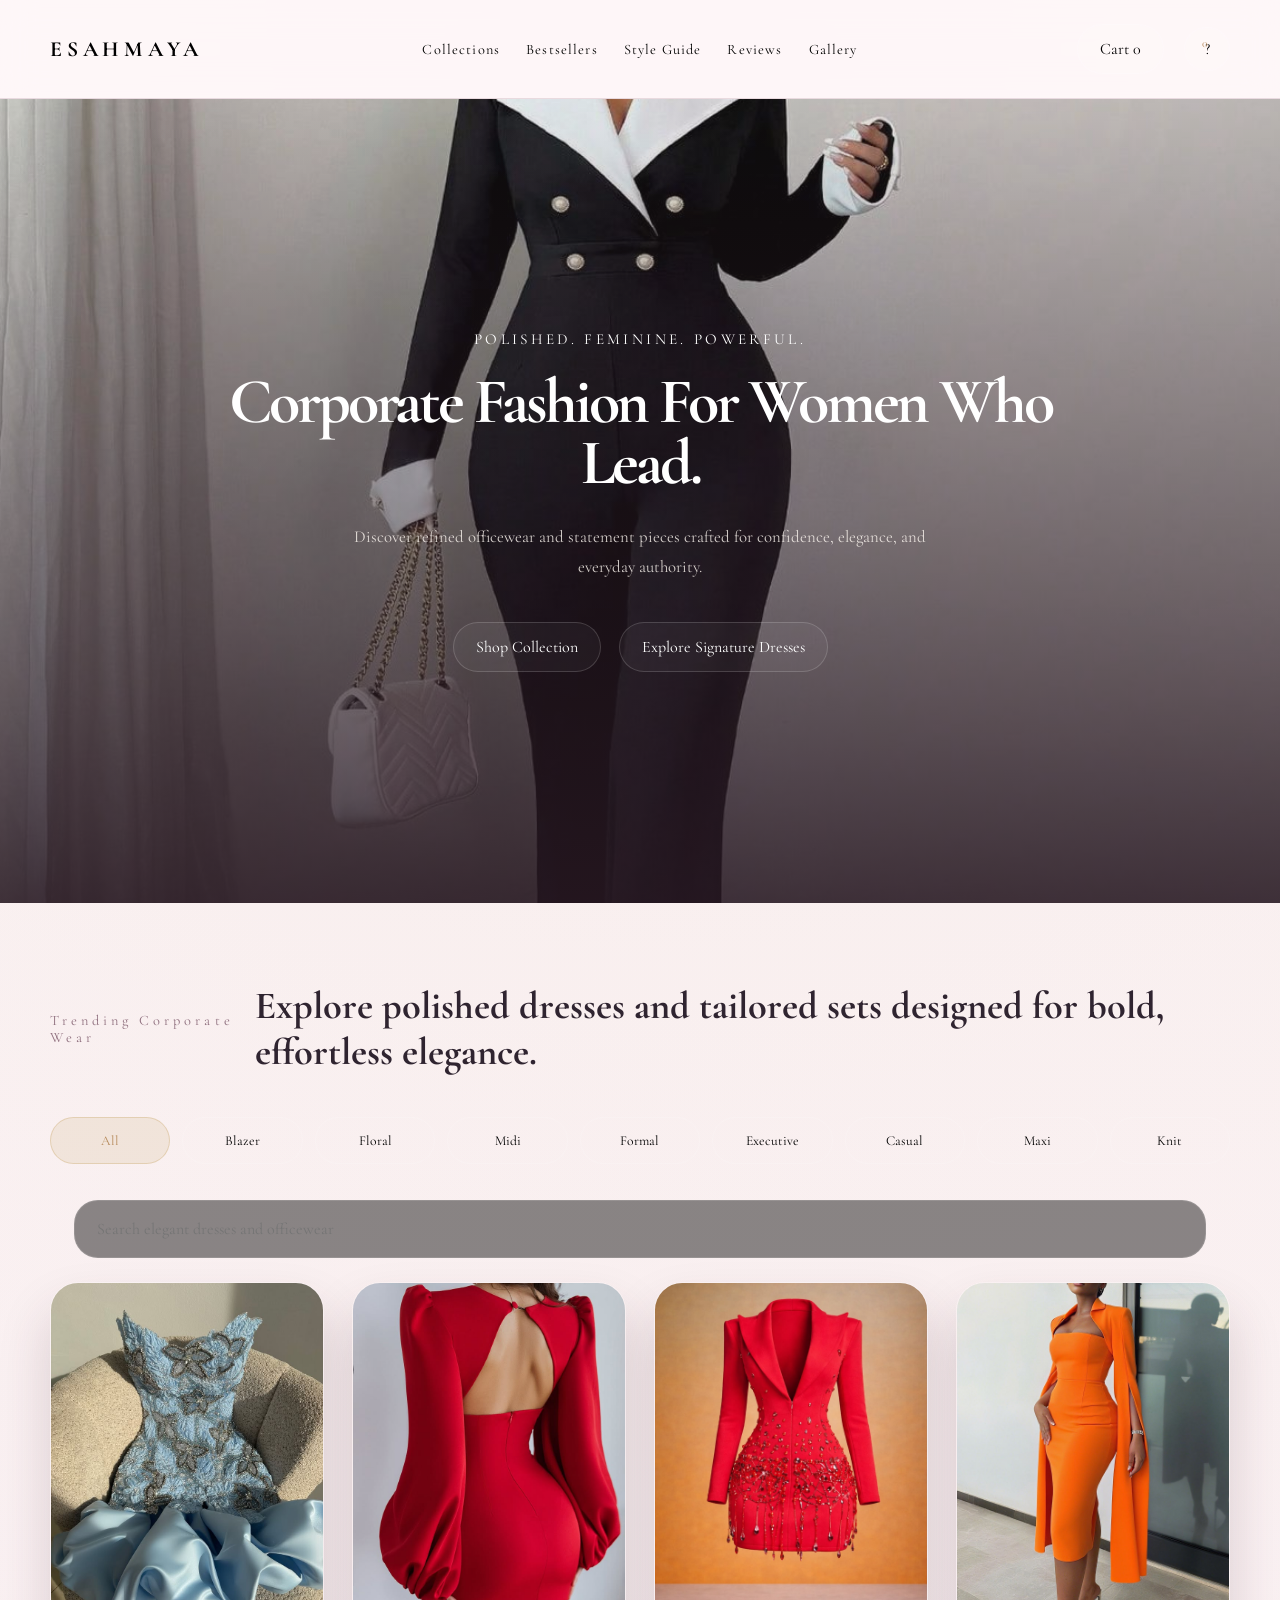
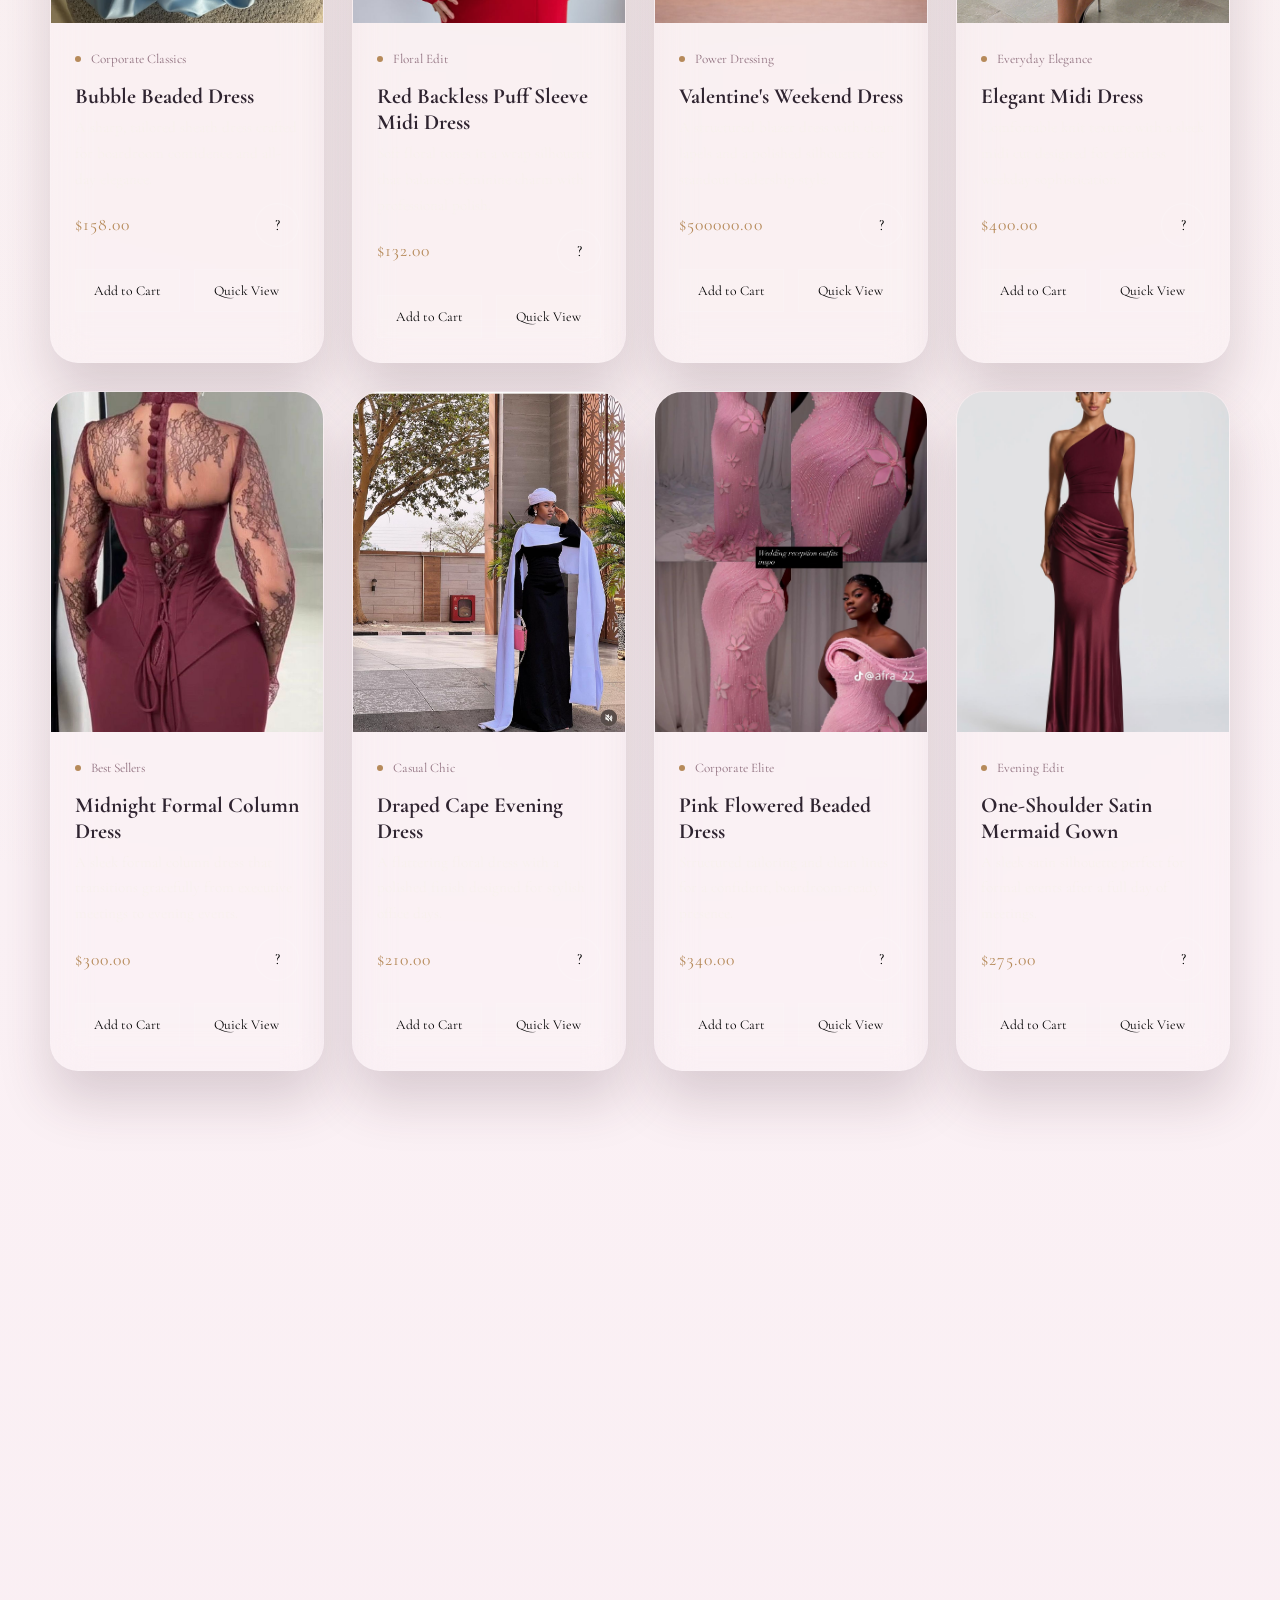
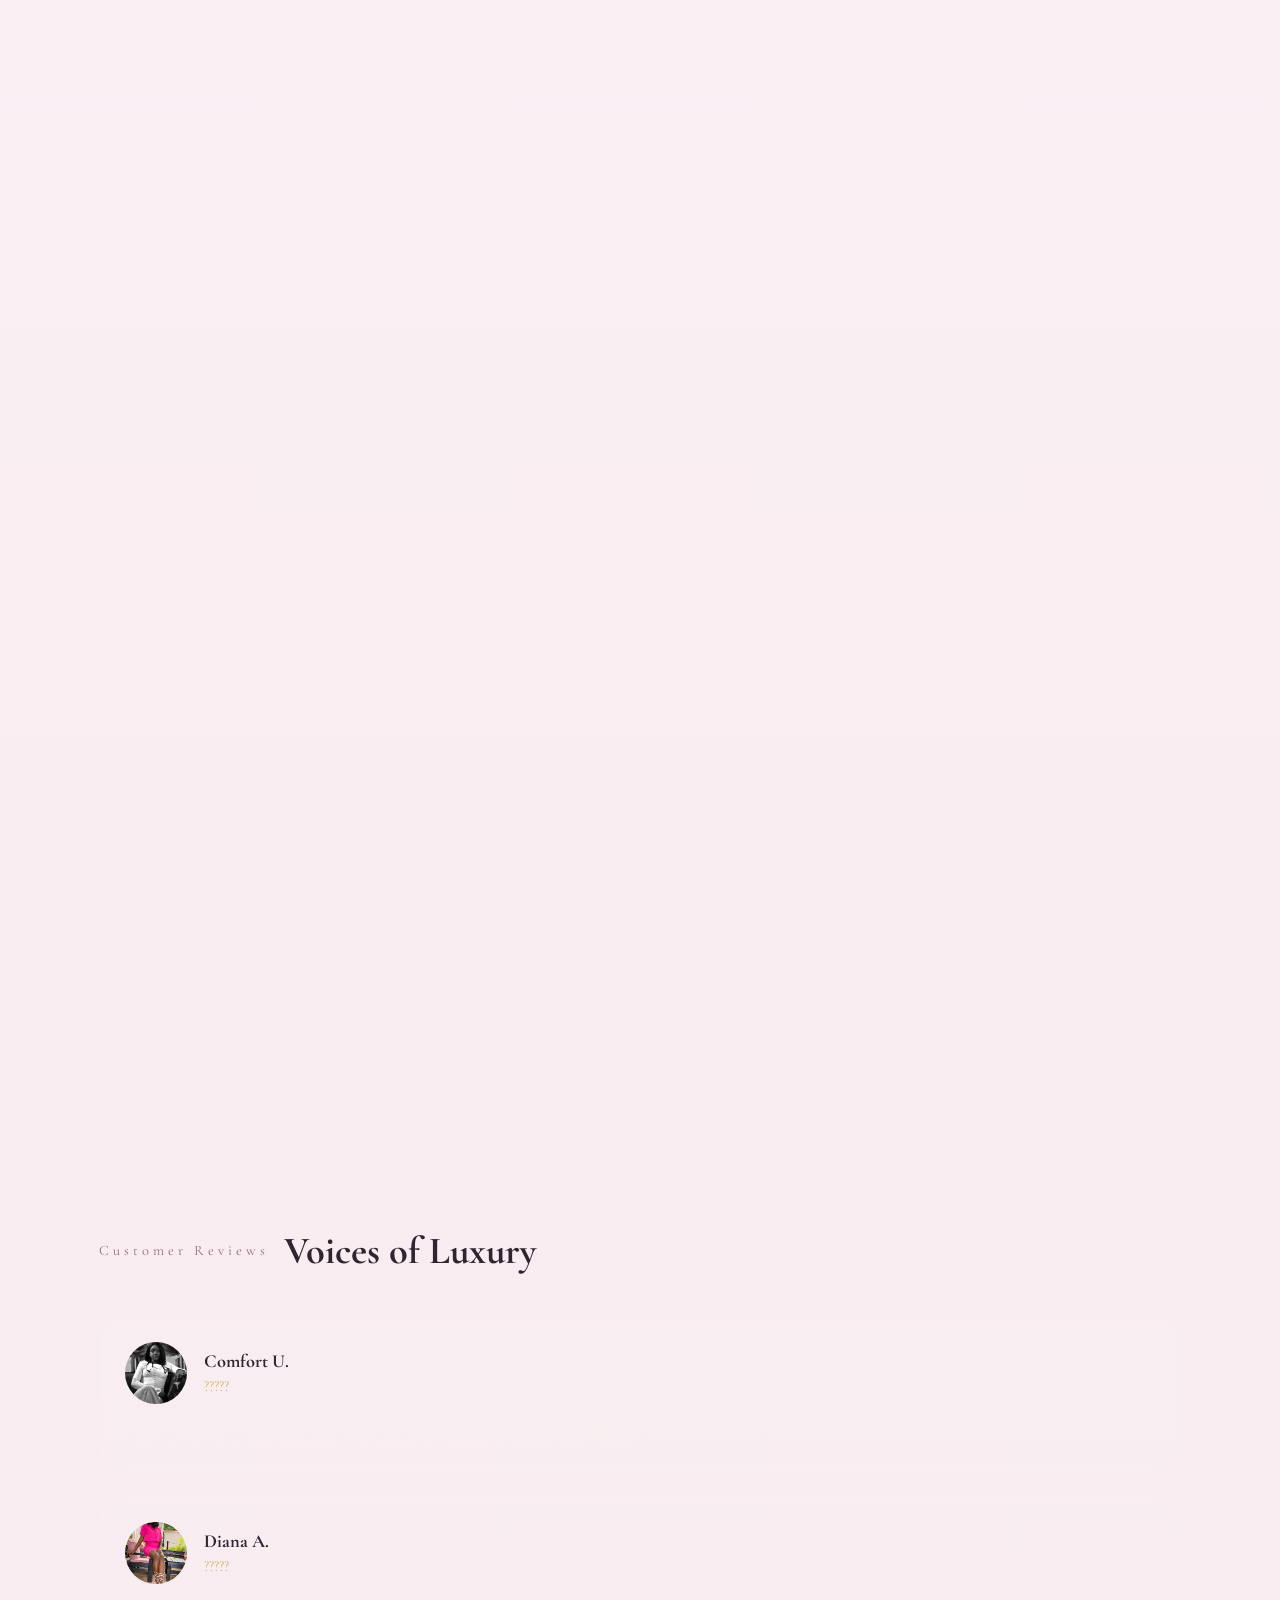
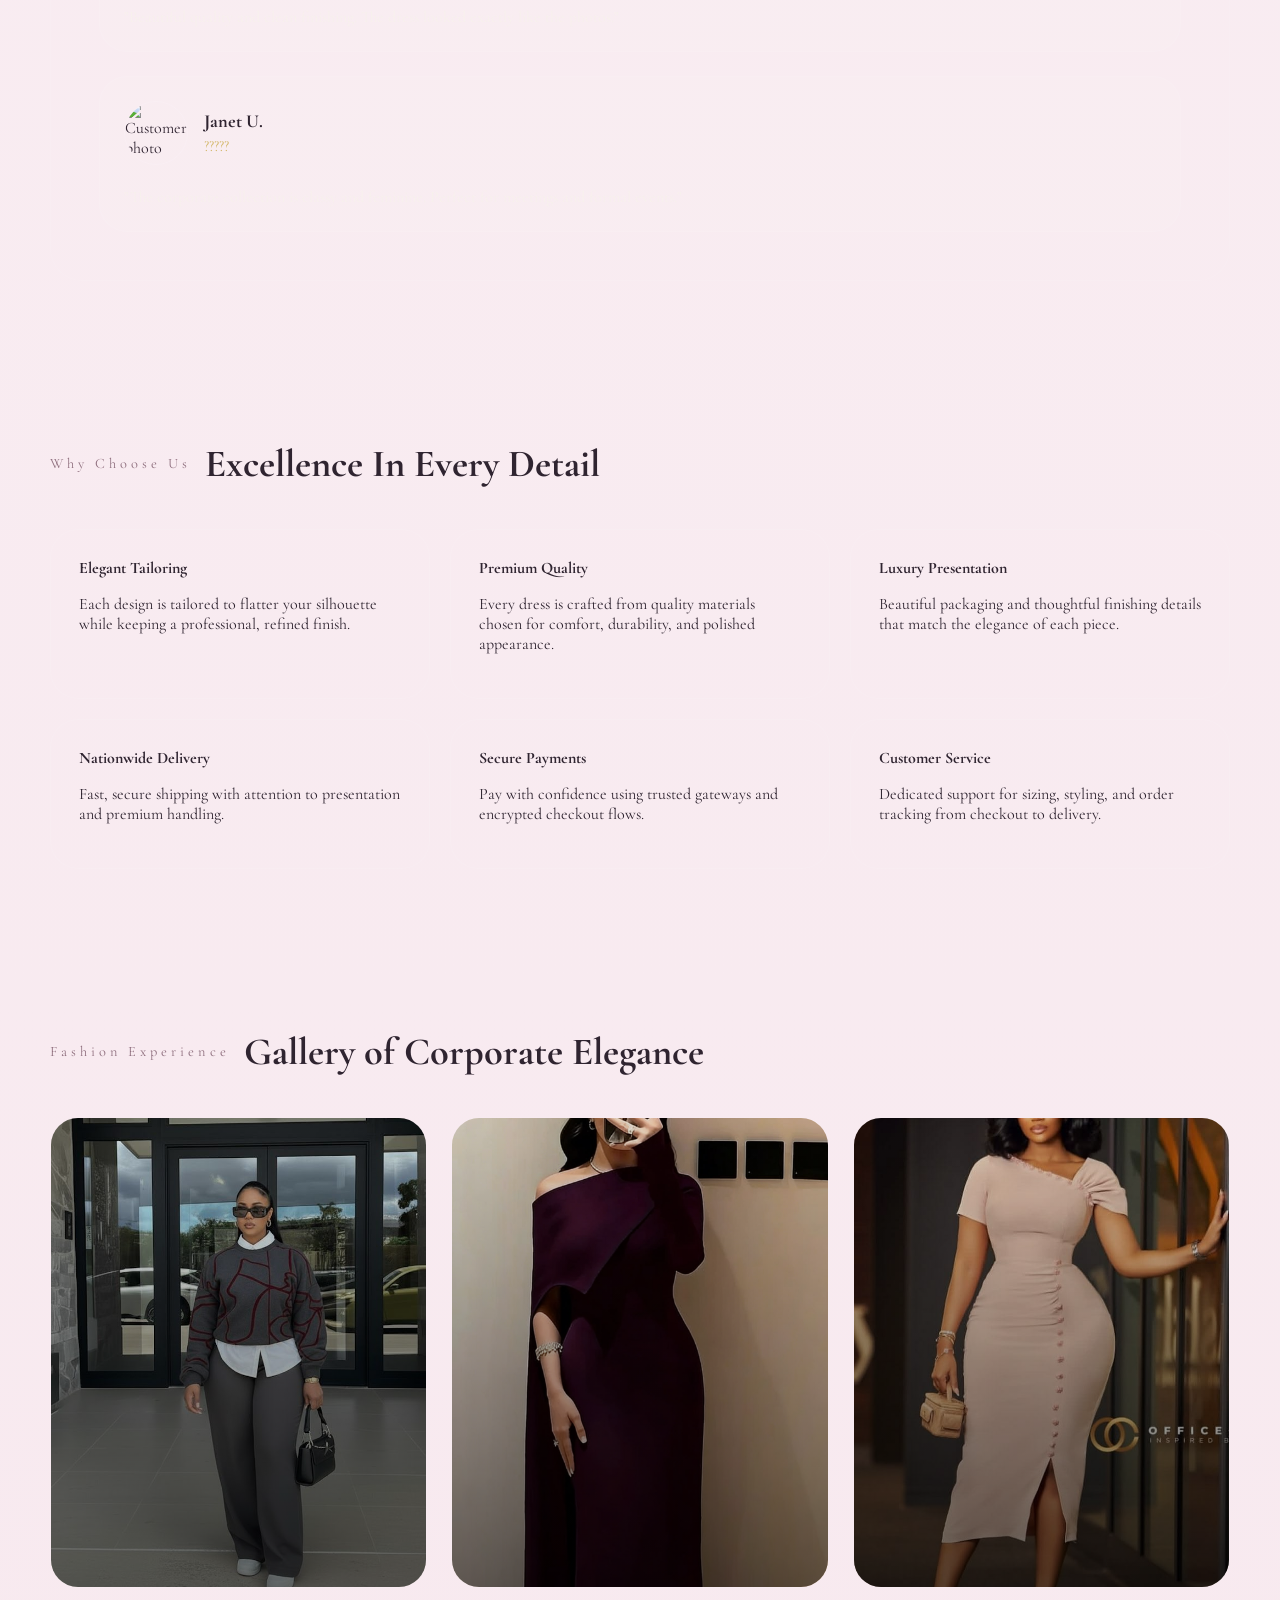
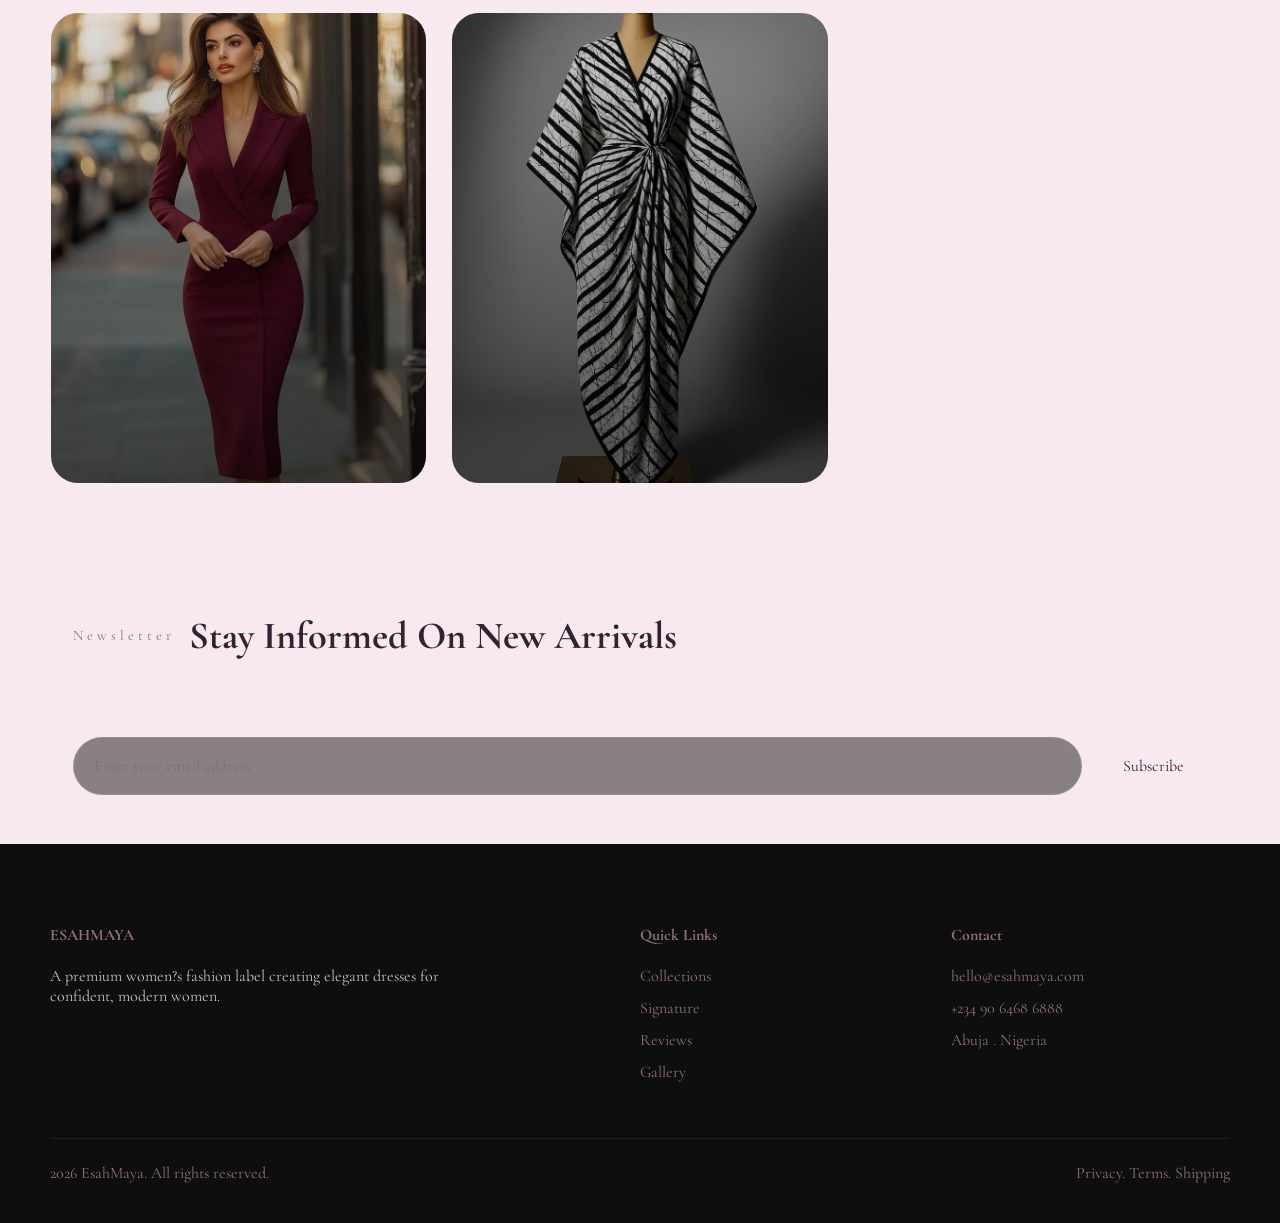
==== index.html @ 42d9331d "making my project go live soon!" ====
﻿<!DOCTYPE html>
<html lang="en">
<head>
  <meta charset="UTF-8" />
  <meta name="viewport" content="width=device-width, initial-scale=1.0" />
  <title>EsahMaya | Elegance Dresses</title>
  <link rel="preconnect" href="https://fonts.googleapis.com" />
  <link rel="preconnect" href="https://fonts.gstatic.com" crossorigin />
  <link href="https://fonts.googleapis.com/css2?family=Cormorant+Garamond:wght@400;600;700;800&family=Inter:wght@400;500;600&display=swap" rel="stylesheet" />
  <link rel="stylesheet" href="styles.css" />
</head>
<body>
  <header>
    <div class="container navbar">
      <div class="brand">
        <h1>ESAHMAYA</h1>
      </div>
      <nav>
        <ul>
          <li><a href="#collections">Collections</a></li>
          <li><a href="#featured">Bestsellers</a></li>
          <li><a href="#explorer">Style Guide</a></li>
          <li><a href="#reviews">Reviews</a></li>
          <li><a href="#gallery">Gallery</a></li>
        </ul>
      </nav>
      <div class="nav-actions">
        <button class="bag-button" aria-label="Open shopping cart">Cart <span id="cart-count">0</span></button>
        <button class="icon-button">? <span id="wishlist-count" style="position:absolute;transform:translate(-40%, -40%);font-size:0.75rem;color:var(--gold);"></span></button>
      </div>
    </div>
  </header>

  <main>
    <section class="hero">
      <div class="hero-media"></div>
      <div class="hero-overlay"></div>
      <div class="container hero-content">
        <p class="subtitle">Polished. Feminine. Powerful.</p>
        <h2>Corporate Fashion For Women Who Lead.</h2>
        <p class="lead">Discover refined officewear and statement pieces crafted for confidence, elegance, and everyday authority.</p>
        <div class="hero-cta">
          <button class="shop-collection">Shop Collection</button>
          <button class="signature-dresses">Explore Signature Dresses</button>
        </div>
      </div>
    </section>

    <section id="collections">
      <div class="container">
        <div class="section-title fade-up">
          <span>Trending Corporate Wear</span>
          <h3>Explore polished dresses and tailored sets designed for bold, effortless elegance.</h3>
        </div>
        <div class="filters fade-up">
          <button class="filter-button active" data-family="All">All</button>
          <button class="filter-button" data-family="Blazer">Blazer</button>
          <button class="filter-button" data-family="Floral">Floral</button>
          <button class="filter-button" data-family="Midi">Midi</button>
          <button class="filter-button" data-family="Formal">Formal</button>
          <button class="filter-button" data-family="Executive">Executive</button>
          <button class="filter-button" data-family="Casual">Casual</button>
          <button class="filter-button" data-family="Maxi">Maxi</button>
          <button class="filter-button" data-family="Knit">Knit</button>
        </div>
        <div class="container" style="margin-bottom:24px;">
          <input id="search-input" type="search" placeholder="Search elegant dresses and officewear" style="width:100%;padding:18px 22px;border-radius:24px;border:1px solid rgba(255,255,255,0.12);background:rgba(0,0,0,0.45);color:#f7f1eb;" />
        </div>
        <div id="collection-grid" class="grid row-4"></div>
      </div>
    </section>

    <section id="featured">
      <div class="container featured">
        <div class="featured-card fade-up">
          <div class="section-title">
            <span>Featured Corporate Collection</span>
            <h3>Immersive Showcase</h3>
          </div>
          <h4>Boardroom Muse: The Signature Edit</h4>
          <p>Designed with clean tailoring and graceful silhouettes, this edit celebrates modern women who dress with confidence, poise, and purpose.</p>
          <div class="featured-highlight">
            <span class="highlight-pill">Premium Fabrics</span>
            <span class="highlight-pill">Tailored Fit</span>
            <span class="highlight-pill">Exclusive Drop</span>
          </div>
          <div class="card-actions">
            <button class="shop-collection">Browse Best Sellers</button>
            <button class="quick-btn" data-product-id="5">Quick View</button>
          </div>
        </div>
        <div class="featured-media fade-up">
          <img src="img/executive.jpg" alt="Featured corporate fashion look" />
        </div>
      </div>
    </section>

    <section id="explorer">
      <div class="container">
        <div class="section-title fade-up">
          <span>Corporate Style Guide</span>
          <h3>Find Your Elegant Workwear Signature</h3>
        </div>
        <div class="grid row-3 fade-up">
          <div class="benefit-card">
            <h4>Power Blazer Dresses</h4>
            <p>Structured cuts and clean lines designed to create a polished boardroom presence.</p>
          </div>
          <div class="benefit-card">
            <h4>Soft Feminine Florals</h4>
            <p>Elegant floral tones balanced with modern tailoring for graceful weekday style.</p>
          </div>
          <div class="benefit-card">
            <h4>Minimal Neutral Classics</h4>
            <p>Timeless neutral pieces that pair effortlessly with heels, blazers, and statement accessories.</p>
          </div>
        </div>
      </div>
    </section>

    <section id="reviews">
      <div class="container testimonials fade-up">
        <div class="section-title">
          <span>Customer Reviews</span>
          <h3>Voices of Luxury</h3>
        </div>
        <div class="review-slider">
          <div class="review-card">
            <div class="review-meta">
              <img src="img/Agbenu.jpeg" alt="Customer photo" />
              <div>
                <h5>Comfort U.</h5>
                <div class="stars">?????</div>
              </div>
            </div>
            <p>"The fit is so flattering and elegant. I wore it to work and got compliments all day."</p>
          </div>
          <div class="review-card">
            <div class="review-meta">
              <img src="img/ALLS9207.JPG" alt="Customer photo" />
              <div>
                <h5>Diana A.</h5>
                <div class="stars">?????</div>
              </div>
            </div>
            <p>"Beautiful quality and clean finishing. The dress looked exactly like the photos."</p>
          </div>
          <div class="review-card">
            <div class="review-meta">
              <img src="img/_MG_4517.JPG" alt="Customer photo" />
              <div>
                <h5>Janet U.</h5>
                <div class="stars">?????</div>
              </div>
            </div>
            <p>"The corporate collection is classy and feminine. Perfect for meetings and formal events."</p>
          </div>
        </div>
      </div>
    </section>

    <section>
      <div class="container">
        <div class="section-title fade-up">
          <span>Why Choose Us</span>
          <h3>Excellence In Every Detail</h3>
        </div>
        <div class="benefits fade-up">
          <div class="benefit-card">
            <h4>Elegant Tailoring</h4>
            <p>Each design is tailored to flatter your silhouette while keeping a professional, refined finish.</p>
          </div>
          <div class="benefit-card">
            <h4>Premium Quality</h4>
            <p>Every dress is crafted from quality materials chosen for comfort, durability, and polished appearance.</p>
          </div>
          <div class="benefit-card">
            <h4>Luxury Presentation</h4>
            <p>Beautiful packaging and thoughtful finishing details that match the elegance of each piece.</p>
          </div>
          <div class="benefit-card">
            <h4>Nationwide Delivery</h4>
            <p>Fast, secure shipping with attention to presentation and premium handling.</p>
          </div>
          <div class="benefit-card">
            <h4>Secure Payments</h4>
            <p>Pay with confidence using trusted gateways and encrypted checkout flows.</p>
          </div>
          <div class="benefit-card">
            <h4>Customer Service</h4>
            <p>Dedicated support for sizing, styling, and order tracking from checkout to delivery.</p>
          </div>
        </div>
      </div>
    </section>

    <section id="gallery">
      <div class="container">
        <div class="section-title fade-up">
          <span>Fashion Experience</span>
          <h3>Gallery of Corporate Elegance</h3>
        </div>
        <div class="gallery-grid fade-up">
          <a href="img/blazers1.jpg" target="_blank" class="gallery-item"><img src="img/casual.jpg" alt="Corporate fashion gallery 1" /></a>
          <a href="img/coperate dress.jpg" target="_blank" class="gallery-item"><img src="img/evening.jpg" alt="Corporate fashion gallery 2" /></a>
          <a href="img/evening.jpg" target="_blank" class="gallery-item"><img src="img/executive.jpg" alt="Corporate fashion gallery 3" /></a>
          <a href="img/floral dress.jpg" target="_blank" class="gallery-item"><img src="img/formal.jpg" alt="Corporate fashion gallery 4" /></a>
          <a href="img/midi.jpg" target="_blank" class="gallery-item"><img src="img/esty.jpg" alt="Corporate fashion gallery 5" /></a>
        </div>
      </div>
    </section>

    <section class="newsletter fade-up">
      <div class="container">
        <div class="section-title">
          <span>Newsletter</span>
          <h3>Stay Informed On New Arrivals</h3>
        </div>
        <p style="max-width:760px; color: rgba(247,241,235,0.84);">Subscribe for exclusive dress drops, limited edits, and elegant styling inspiration tailored to your wardrobe.</p>
        <form class="newsletter-form">
          <input type="email" placeholder="Enter your email address" aria-label="Newsletter email" required />
          <button type="submit">Subscribe</button>
        </form>
      </div>
    </section>
  </main>

  <footer>
    <div class="container footer-grid">
      <div>
        <h4>ESAHMAYA</h4>
        <p style="color: rgba(247,241,235,0.8); max-width:420px;">A premium women?s fashion label creating elegant dresses for confident, modern women.</p>
      </div>
      <div>
        <h4>Quick Links</h4>
        <ul class="footer-links">
          <li><a href="#collections">Collections</a></li>
          <li><a href="#featured">Signature</a></li>
          <li><a href="#reviews">Reviews</a></li>
          <li><a href="#gallery">Gallery</a></li>
        </ul>
      </div>
      <div>
        <h4>Contact</h4>
        <ul class="footer-links">
          <li>hello@esahmaya.com</li>
          <li>+234 90 6468 6888</li>
          <li>Abuja . Nigeria</li>
        </ul>
      </div>
    </div>
    <div class="container footer-bottom">
      <span> 2026 EsahMaya. All rights reserved.</span>
      <span>Privacy. Terms. Shipping</span>
    </div>
  </footer>

  <div class="cart-panel">
    <div class="cart-panel-backdrop"></div>
    <div class="cart-panel-content fade-up">
      <button class="cart-close" aria-label="Close cart">?</button>
      <div>
        <h3>Shopping Cart</h3>
        <div id="cart-items" style="margin-top:20px;"></div>
      </div>
      <aside class="cart-summary">
        <h4>Order Summary</h4>
        <p style="color: rgba(247,241,235,0.84);">Checkout securely using Paystack or choose a bank transfer option.</p>
        <div style="margin-top: 24px; display:grid; gap:12px;">
          <div style="display:flex; justify-content:space-between; font-size:1rem;"><span>Total</span><strong id="cart-total">$0.00</strong></div>
          <label>
            <span style="display:block; margin-bottom:8px; color:var(--muted);">Name</span>
            <input id="checkout-name" type="text" placeholder="Full name" style="width:100%; padding:14px 16px; border-radius:16px; border:1px solid rgba(255,255,255,0.12); background:rgba(0,0,0,0.4); color:#f7f1eb;" />
          </label>
          <label>
            <span style="display:block; margin-bottom:8px; color:var(--muted);">Email</span>
            <input id="checkout-email" type="email" placeholder="name@example.com" style="width:100%; padding:14px 16px; border-radius:16px; border:1px solid rgba(255,255,255,0.12); background:rgba(0,0,0,0.4); color:#f7f1eb;" />
          </label>
          <label>
            <span style="display:block; margin-bottom:8px; color:var(--muted);">Payment Method</span>
            <select id="payment-method" style="width:100%; padding:14px 16px; border-radius:16px; border:1px solid rgba(255,255,255,0.12); background:rgba(0,0,0,0.4); color:#f7f1eb;">
              <option value="card">Card Payment</option>
              <option value="bank">Bank Transfer</option>
            </select>
          </label>
          <div class="checkout-actions">
            <button class="checkout-pay">Proceed to Secure Checkout</button>
          </div>
          <p id="payment-feedback" aria-live="polite"></p>
        </div>
      </aside>
    </div>
  </div>

  <div class="quick-view">
    <div class="quick-view-backdrop"></div>
    <div class="quick-view-content fade-up">
      <button class="quick-view-close" aria-label="Close quick view">?</button>
      <div id="quick-view-details"></div>
    </div>
  </div>

  <div class="modal">
    <div class="modal-backdrop"></div>
    <div class="modal-content fade-up">
      <button class="modal-close" aria-label="Close modal">?</button>
      <h3 id="modal-title">Payment Status</h3>
      <p id="modal-message">Your payment status will display here after checkout.</p>
    </div>
  </div>

  <script src="https://js.paystack.co/v1/inline.js"></script>
  <script src="script.js?v=20260519-1"></script>
</body>
</html>
---- styles.css ----
/* Luxury fragrance e-commerce styles */
:root {
  --bg: #f8f1f3;
  --surface: #fff9fb;
  --surface-soft: rgba(148, 90, 108, 0.08);
  --text: #2f2430;
  --muted: #8f6f7e;
  --gold: #b68a5a;
  --gold-soft: rgba(182, 138, 90, 0.16);
  --cream: #fff7f8;
  --purple: #7a4f66;
  --brown: #6d4f47;
  --emerald: #2f5f55;
  --shadow: 0 30px 52px rgba(73, 37, 54, 0.18);
  font-family: "Cormorant Garamond", "Playfair Display", Georgia, serif;
}

* {
  box-sizing: border-box;
}

html {
  scroll-behavior: smooth;
}

body {
  margin: 0;
  background: radial-gradient(circle at top, rgba(182,138,90,0.09), transparent 34%),
              linear-gradient(180deg, #fef8fa 0%, #f9edf2 52%, #f7e8ee 100%);
  color: var(--text);
  min-height: 100vh;
}

a {
  color: inherit;
  text-decoration: none;
}

button, input, select {
  font: inherit;
}

img {
  max-width: 100%;
  display: block;
}

section {
  position: relative;
  padding: 80px 24px;
}

.container {
  width: min(1180px, calc(100% - 48px));
  margin: 0 auto;
}

header {
  position: sticky;
  top: 0;
  z-index: 20;
  backdrop-filter: blur(16px);
  background: rgba(255, 248, 250, 0.82);
  border-bottom: 1px solid rgba(122,79,102,0.16);
  color: #000;
}

.navbar {
  display: flex;
  align-items: center;
  justify-content: space-between;
  gap: 24px;
  padding: 24px 0;
}

.brand {
  display: flex;
  flex-direction: column;
  gap: 6px;
}

.brand span {
  letter-spacing: 0.25em;
  font-size: 0.8rem;
  color: var(--muted);
}

.brand h1 {
  margin: 0;
  font-size: 1.35rem;
  letter-spacing: 0.22em;
}

nav ul {
  display: flex;
  gap: 26px;
  align-items: center;
  list-style: none;
  margin: 0;
  padding: 0;
}

nav li {
  font-size: 0.9rem;
  letter-spacing: 0.08em;
}

nav li a:hover,
nav li a.active {
  color: var(--gold);
}

header a,
header .brand h1,
header .nav-actions button {
  color: #000;
}

.nav-actions {
  display: flex;
  align-items: center;
  gap: 20px;
}

.nav-actions button,
.hero-cta button,
.newsletter button,
.checkout-actions button {
  border: 1px solid rgba(255,255,255,0.16);
  background: rgba(255,255,255,0.04);
  color: var(--text);
  padding: 14px 22px;
  border-radius: 999px;
  cursor: pointer;
  transition: transform 0.25s ease, background 0.25s ease, border-color 0.25s ease;
}

.nav-actions button:hover,
.hero-cta button:hover,
.newsletter button:hover,
.checkout-actions button:hover {
  transform: translateY(-2px);
  background: rgba(201,166,107,0.1);
  border-color: rgba(201,166,107,0.4);
}

.icon-button {
  width: 44px;
  height: 44px;
  border-radius: 50%;
  display: inline-flex;
  align-items: center;
  justify-content: center;
}

.hero {
  min-height: calc(100vh - 96px);
  display: grid;
  place-items: center;
  padding: 0;
  overflow: hidden;
}

.hero::before {
  content: "";
  position: absolute;
  inset: 0;
  background: radial-gradient(circle at 20% 20%, rgba(182,138,90,0.14), transparent 28%),
              linear-gradient(180deg, rgba(59,32,44,0.22), rgba(59,32,44,0.72));
  pointer-events: none;
}

.hero-media {
  position: absolute;
  inset: 0;
  background: url('img/oddy8.jpg') center/cover no-repeat;
  opacity: 0.95;
  transform: scale(1.04);
}

.hero-overlay {
  position: absolute;
  inset: 0;
  background: linear-gradient(180deg, rgba(40,24,34,0.08), rgba(40,24,34,0.86));
}

.hero-content {
  position: relative;
  z-index: 2;
  text-align: center;
  max-width: 860px;
  margin: 0 auto;
}

.hero-content p.subtitle {
  margin: 0 auto 24px;
  font-size: 0.95rem;
  letter-spacing: 0.22em;
  text-transform: uppercase;
  color: #fff;
}

.hero-content h2 {
  margin: 0;
  font-size: clamp(3rem, 5vw, 5.4rem);
  line-height: 0.95;
  letter-spacing: -0.05em;
  color: #fff;
}

.hero-content p.lead {
  margin: 28px auto 0;
  max-width: 620px;
  color: rgba(247,241,235,0.84);
  font-size: 1.05rem;
  line-height: 1.8;
}

.hero-cta {
  display: flex;
  justify-content: center;
  flex-wrap: wrap;
  gap: 18px;
  margin-top: 40px;
}

.section-title {
  display: flex;
  align-items: center;
  gap: 14px;
  margin-bottom: 42px;
}

.section-title span {
  font-size: 0.9rem;
  letter-spacing: 0.28em;
  color: var(--muted);
}

.section-title h3 {
  margin: 0;
  font-size: clamp(2rem, 3vw, 3.5rem);
}

.grid {
  display: grid;
  gap: 28px;
}

.row-3 {
  grid-template-columns: repeat(3, minmax(0, 1fr));
}

.row-4 {
  grid-template-columns: repeat(4, minmax(0, 1fr));
}

.card {
  background: rgba(255,255,255,0.03);
  border: 1px solid rgba(255,255,255,0.08);
  border-radius: 28px;
  overflow: hidden;
  box-shadow: var(--shadow);
  backdrop-filter: blur(18px);
}

.card img {
  width: 100%;
  aspect-ratio: 4 / 5;
  object-fit: cover;
}

.card-body {
  padding: 24px;
}

.product-tag {
  display: inline-flex;
  align-items: center;
  gap: 10px;
  font-size: 0.82rem;
  color: var(--muted);
  margin-bottom: 16px;
}

.product-tag::before {
  content: "";
  width: 6px;
  height: 6px;
  background: var(--gold);
  border-radius: 50%;
}

.card h4 {
  margin: 0 0 6px;
  font-size: 1.35rem;
}

.card p {
  margin: 0;
  color: rgba(247,241,235,0.76);
  line-height: 1.7;
  font-size: 0.95rem;
}

.product-meta {
  display: flex;
  justify-content: space-between;
  align-items: center;
  gap: 16px;
  margin: 10px 0 0;
}

.price {
  font-size: 1.1rem;
  letter-spacing: 0.06em;
  color: var(--gold);
}

.card-actions {
  display: flex;
  justify-content: space-between;
  gap: 14px;
  margin-top: 22px;
}

.card-actions button,
.filter-button {
  flex: 1;
  font-size: 0.85rem;
  background: rgba(255,255,255,0.04);
  border: 1px solid rgba(255,255,255,0.1);
  padding: 12px 14px;
}

.card-actions button:hover,
.filter-button:hover {
  background: rgba(201,166,107,0.09);
  border-color: rgba(201,166,107,0.4);
}

.wishlist {
  width: 44px;
  height: 44px;
  display: inline-grid;
  place-items: center;
  border-radius: 50%;
  border: 1px solid rgba(255,255,255,0.14);
  background: rgba(255,255,255,0.03);
}

.wishlist.active {
  background: rgba(201,166,107,0.16);
  border-color: rgba(201,166,107,0.35);
}

.featured {
  display: grid;
  grid-template-columns: 1fr 1fr;
  gap: 40px;
  align-items: center;
}

.featured-card {
  display: grid;
  gap: 26px;
  padding: 36px;
  background: linear-gradient(180deg, rgba(255,255,255,0.03), rgba(255,255,255,0.01));
  border: 1px solid rgba(255,255,255,0.08);
  border-radius: 32px;
  box-shadow: var(--shadow);
}

.featured-card h4 {
  font-size: 3rem;
  margin: 0;
}

.featured-card p {
  font-size: 1rem;
  color: rgba(247,241,235,0.85);
}

.featured-highlight {
  display: flex;
  flex-wrap: wrap;
  gap: 18px;
}

.highlight-pill {
  display: inline-flex;
  align-items: center;
  gap: 10px;
  padding: 12px 16px;
  border-radius: 999px;
  background: rgba(255,255,255,0.04);
  border: 1px solid rgba(255,255,255,0.08);
  font-size: 0.9rem;
}

.featured-media {
  position: relative;
  overflow: hidden;
  border-radius: 32px;
  min-height: 520px;
}

.featured-media::after {
  content: "";
  position: absolute;
  inset: 0;
  background: linear-gradient(180deg, rgba(0,0,0,0), rgba(0,0,0,0.72));
}

.featured-media img {
  width: 100%;
  height: 100%;
  object-fit: cover;
}

.filters {
  display: flex;
  flex-wrap: wrap;
  gap: 12px;
  margin-bottom: 36px;
}

.filter-button {
  display: inline-flex;
  align-items: center;
  justify-content: center;
  min-width: 112px;
  padding: 14px 18px;
  border-radius: 999px;
  transition: background 0.3s ease, color 0.3s ease;
}

.filter-button.active {
  background: rgba(201,166,107,0.16);
  color: var(--gold);
  border-color: rgba(201,166,107,0.35);
}

.testimonials {
  background: rgba(255,255,255,0.02);
  border: 1px solid rgba(255,255,255,0.08);
  border-radius: 32px;
  padding: 48px;
}

.review-slider {
  display: grid;
  gap: 24px;
}

.review-card {
  background: rgba(255,255,255,0.04);
  border: 1px solid rgba(255,255,255,0.08);
  padding: 24px;
  border-radius: 28px;
}

.review-meta {
  display: flex;
  align-items: center;
  gap: 16px;
  margin-bottom: 22px;
}

.review-meta img {
  width: 64px;
  height: 64px;
  object-fit: cover;
  border-radius: 50%;
  border: 1px solid rgba(255,255,255,0.12);
}

.review-meta div {
  display: grid;
  gap: 4px;
}

.review-meta h5 {
  margin: 0;
  font-size: 1.15rem;
}

.stars {
  display: inline-flex;
  gap: 4px;
  color: #d4b96d;
}

.review-card p {
  margin: 0;
  color: rgba(247,241,235,0.83);
}

.benefits {
  display: grid;
  gap: 20px;
  grid-template-columns: repeat(3, minmax(0, 1fr));
}

.benefit-card {
  padding: 28px;
  border-radius: 28px;
  border: 1px solid rgba(255,255,255,0.08);
  background: rgba(255,255,255,0.03);
}

.benefit-card h4 {
  margin: 0 0 12px;
}

.gallery-grid {
  display: grid;
  gap: 24px;
  grid-template-columns: repeat(3, minmax(0, 1fr));
}

.gallery-item {
  position: relative;
  display: block;
  aspect-ratio: 4 / 5;
  overflow: hidden;
  border-radius: 28px;
  border: 1px solid rgba(255,255,255,0.08);
}

.gallery-item img {
  width: 100%;
  height: 100%;
  object-fit: cover;
  transition: transform 0.8s ease;
}

.gallery-item:hover img {
  transform: scale(1.08);
}

.gallery-item::after {
  content: "";
  position: absolute;
  inset: 0;
  background: linear-gradient(180deg, rgba(0,0,0,0.1), rgba(0,0,0,0.6));
}

.newsletter {
  background: rgba(255,255,255,0.04);
  border: 1px solid rgba(255,255,255,0.08);
  border-radius: 32px;
  padding: 48px;
}

.newsletter-form {
  display: grid;
  grid-template-columns: 1fr auto;
  gap: 18px;
  align-items: center;
}

.newsletter input {
  width: 100%;
  padding: 18px 20px;
  border-radius: 999px;
  border: 1px solid rgba(255,255,255,0.12);
  background: rgba(0,0,0,0.45);
  color: var(--text);
}

footer {
  padding: 60px 24px 40px;
  background: rgba(0,0,0,0.94);
}

.footer-grid {
  display: grid;
  gap: 32px;
  grid-template-columns: 2fr 1fr 1fr;
}

.footer-grid h4,
.footer-links li {
  color: var(--muted);
}

.footer-links {
  list-style: none;
  padding: 0;
  display: grid;
  gap: 12px;
}

.footer-links a:hover {
  color: var(--gold);
}

.footer-bottom {
  margin-top: 40px;
  border-top: 1px solid rgba(255,255,255,0.08);
  padding-top: 24px;
  display: flex;
  justify-content: space-between;
  flex-wrap: wrap;
  gap: 18px;
  color: var(--muted);
}

.modal,
.cart-panel,
.quick-view {
  position: fixed;
  inset: 0;
  display: none;
  align-items: center;
  justify-content: center;
  z-index: 50;
}

.modal.active,
.cart-panel.active,
.quick-view.active {
  display: flex;
}

.modal-backdrop,
.cart-panel-backdrop,
.quick-view-backdrop {
  position: absolute;
  inset: 0;
  background: rgba(0,0,0,0.8);
  backdrop-filter: blur(8px);
}

.modal-content,
.cart-panel-content,
.quick-view-content {
  position: relative;
  max-width: 980px;
  width: 100%;
  max-height: min(92vh, 820px);
  overflow: auto;
  border-radius: 32px;
  background: rgba(15,12,11,0.98);
  box-shadow: var(--shadow);
  padding: 32px;
  z-index: 2;
}

.modal-close,
.cart-close,
.quick-view-close {
  position: absolute;
  top: 20px;
  right: 20px;
  width: 44px;
  height: 44px;
  border: 1px solid rgba(255,255,255,0.12);
  background: rgba(0,0,0,0.45);
  border-radius: 50%;
  color: var(--text);
  display: grid;
  place-items: center;
  cursor: pointer;
}

.cart-panel-content {
  display: grid;
  grid-template-columns: 1fr 360px;
  gap: 24px;
}

.cart-summary {
  background: rgba(255,255,255,0.04);
  border: 1px solid rgba(255,255,255,0.08);
  border-radius: 28px;
  padding: 26px;
}

.cart-item {
  display: grid;
  grid-template-columns: 92px 1fr;
  gap: 18px;
  margin-bottom: 22px;
}

.cart-item img {
  width: 92px;
  height: 92px;
  object-fit: cover;
  border-radius: 20px;
}

.cart-item-details h5 {
  margin: 0 0 8px;
}

.quantity-control {
  display: inline-flex;
  gap: 8px;
  align-items: center;
  margin-top: 12px;
}

.quantity-control button {
  width: 34px;
  height: 34px;
  border-radius: 12px;
  display: grid;
  place-items: center;
  border: 1px solid rgba(255,255,255,0.14);
}

.checkout-actions {
  display: grid;
  gap: 14px;
  margin-top: 26px;
}

.checkout-actions button {
  width: 100%;
}

.product-data {
  display: grid;
  gap: 18px;
}

.quick-view-content {
  max-width: 900px;
  display: grid;
  grid-template-columns: 1fr 1fr;
  gap: 28px;
}

.quick-view-content img {
  border-radius: 28px;
  width: 100%;
  height: auto;
  object-fit: cover;
}

.quick-view-details h4 {
  margin: 0 0 12px;
  font-size: 2.2rem;
}

.quick-view-details p {
  margin: 0 0 20px;
  color: rgba(247,241,235,0.85);
  line-height: 1.8;
}

.quick-view-details .price {
  margin-bottom: 20px;
}

.quick-view-details .detail-tags {
  display: flex;
  flex-wrap: wrap;
  gap: 10px;
  margin-bottom: 26px;
}

.detail-tag {
  padding: 10px 14px;
  border-radius: 999px;
  background: rgba(255,255,255,0.05);
  border: 1px solid rgba(255,255,255,0.1);
  font-size: 0.85rem;
}

.quick-view-details .quick-actions {
  display: flex;
  gap: 14px;
  flex-wrap: wrap;
}

.quick-view-details .quick-actions button {
  flex: 1;
}

#payment-feedback {
  margin-top: 14px;
  font-size: 0.95rem;
  color: var(--muted);
}

@media (max-width: 980px) {
  .featured {
    grid-template-columns: 1fr;
  }

  .cart-panel-content,
  .quick-view-content {
    grid-template-columns: 1fr;
  }

  .row-4,
  .gallery-grid,
  .benefits {
    grid-template-columns: repeat(2, minmax(0, 1fr));
  }
}

@media (max-width: 700px) {
  header {
  position: sticky;
  top: 0;
  z-index: 20;
  backdrop-filter: blur(16px);
  background: rgba(255, 248, 250, 0.82);
  border-bottom: 1px solid rgba(122,79,102,0.16);
  color: #000;
}

  .navbar {
    flex-direction: column;
    align-items: flex-start;
  }

  nav ul {
    flex-wrap: wrap;
    gap: 16px;
  }

  .hero-content h2 {
    font-size: 3rem;
    color: #fff;
}

  .section-title {
    flex-direction: column;
    align-items: flex-start;
  }

  .row-3,
  .row-4,
  .gallery-grid,
  .benefits {
    grid-template-columns: 1fr;
  }

  .newsletter-form {
    grid-template-columns: 1fr;
  }
}






.row-4.center-results {
  grid-template-columns: repeat(auto-fit, minmax(240px, 280px));
  justify-content: center;
}


.hero-cta button {
  color: #fff;
}
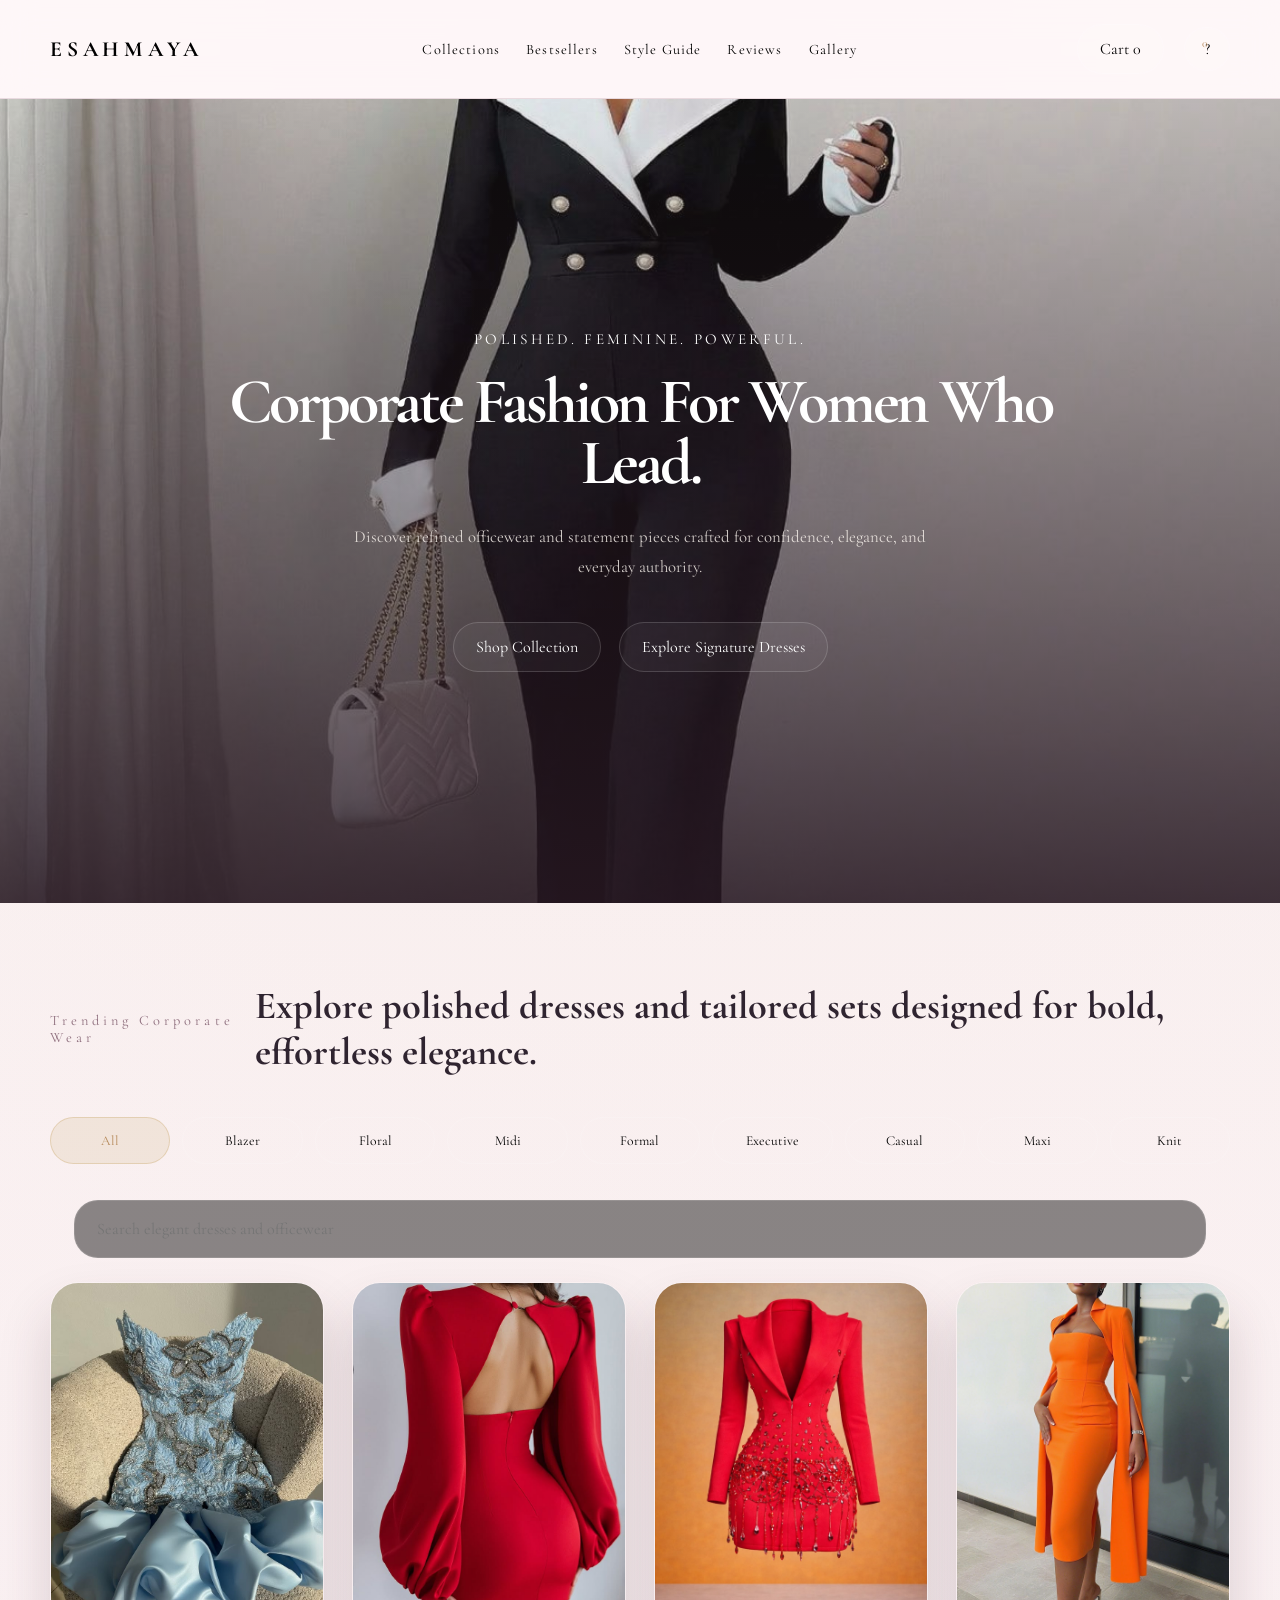
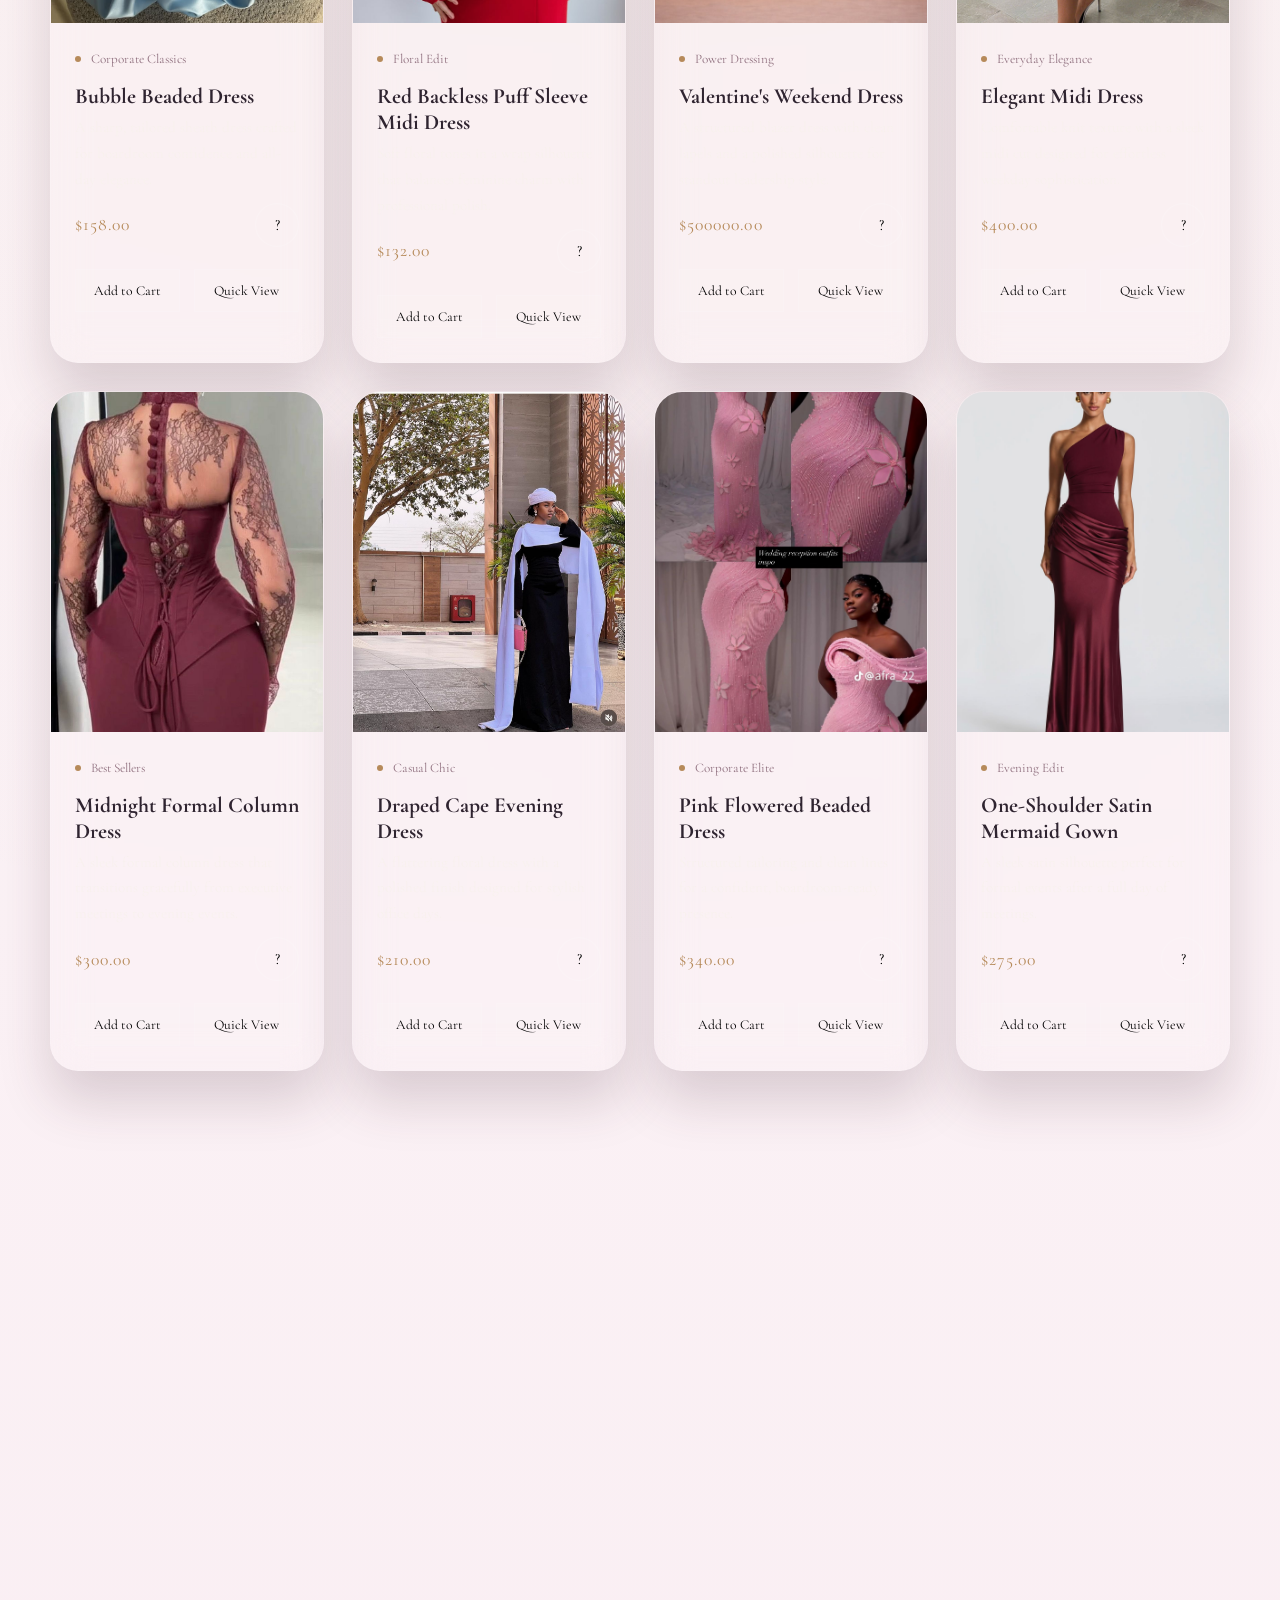
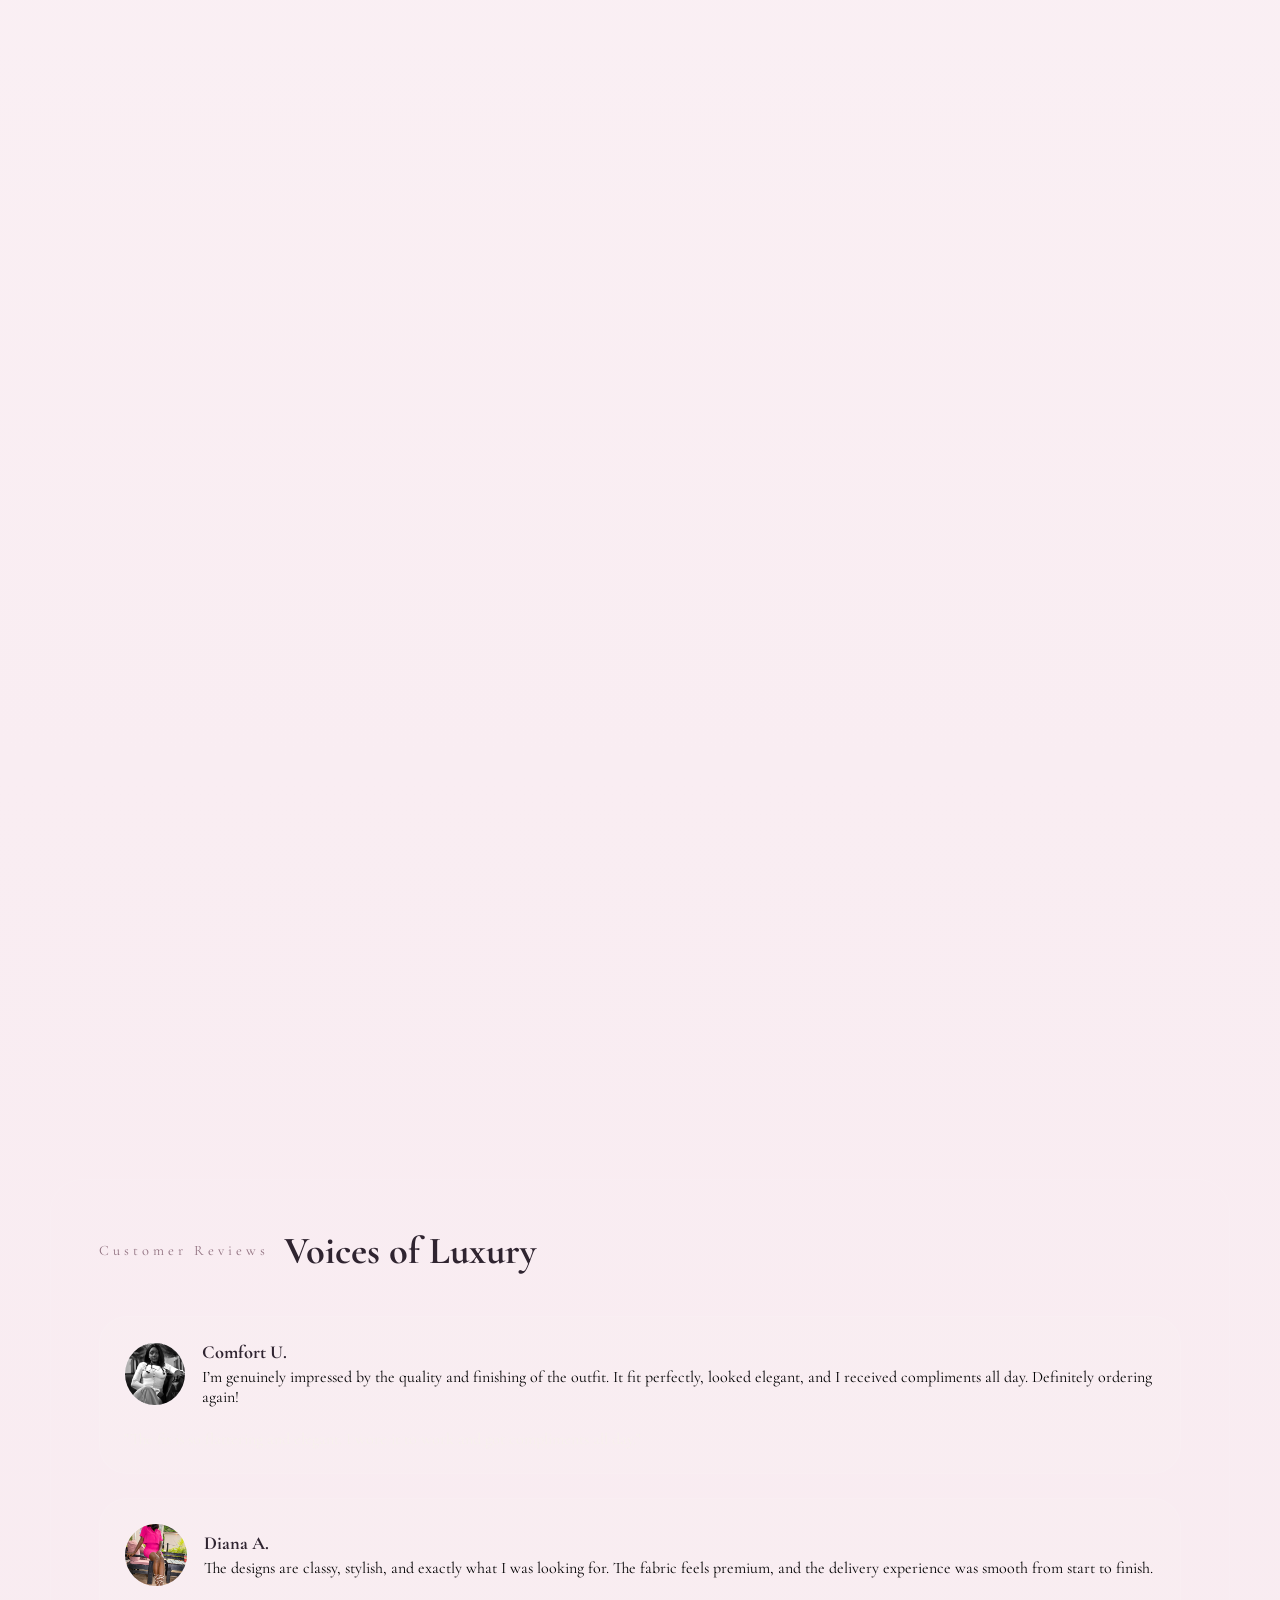
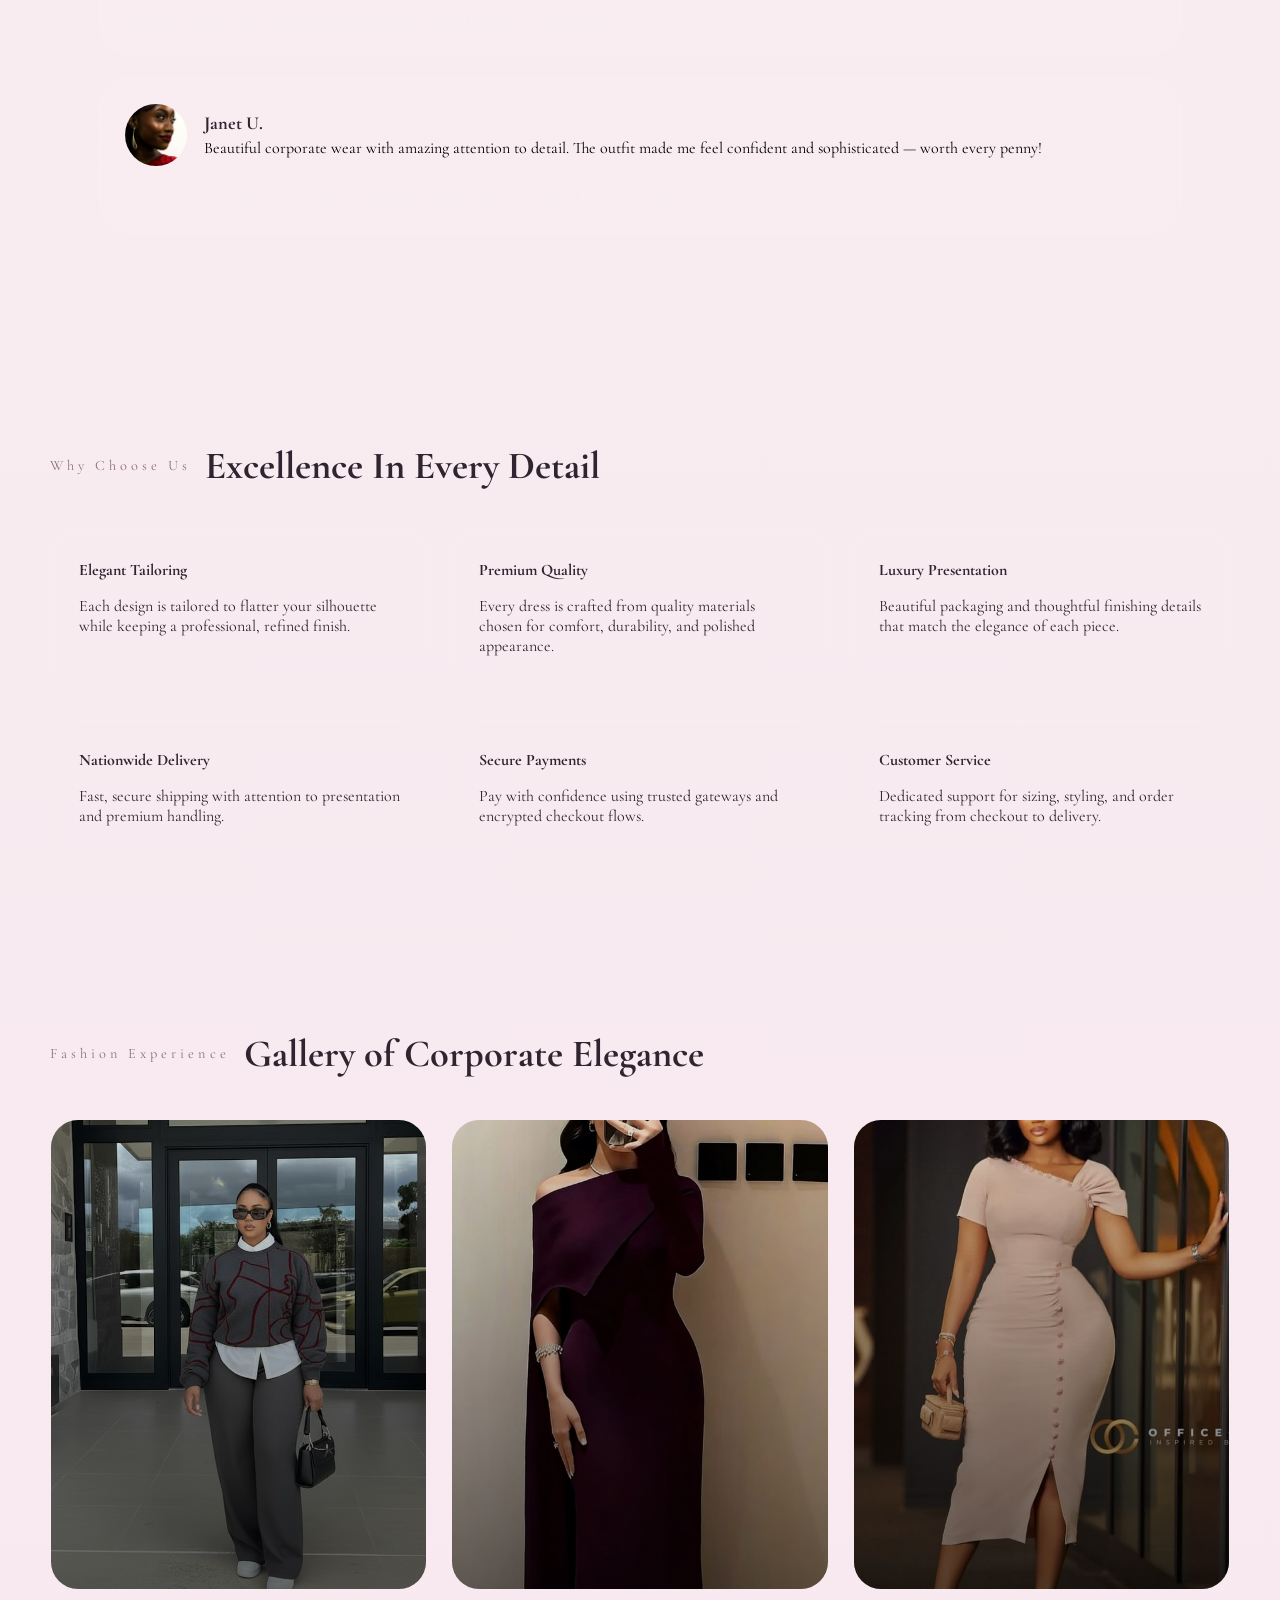
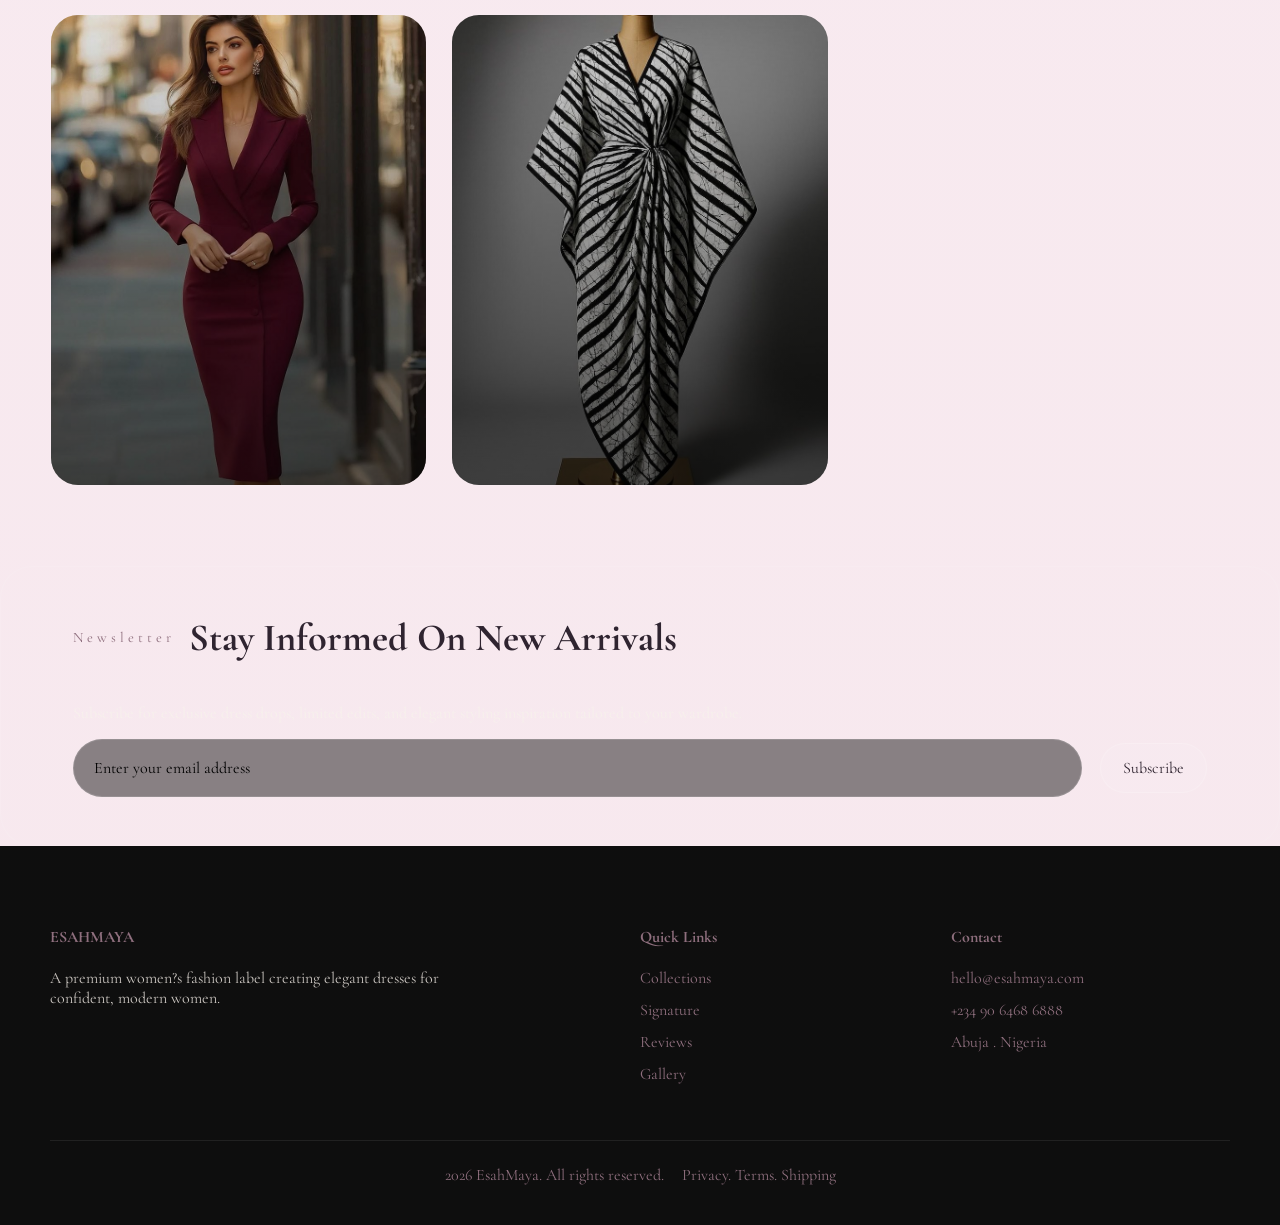
==== commit dc583c96: "making my project go live soon!" ====
--- a/index.html
+++ b/index.html
@@ -130,7 +130,7 @@
               <img src="img/Agbenu.jpeg" alt="Customer photo" />
               <div>
                 <h5>Comfort U.</h5>
-                <div class="stars">?????</div>
+                <div class="stars">I’m genuinely impressed by the quality and finishing of the outfit. It fit perfectly, looked elegant, and I received compliments all day. Definitely ordering again!</div>
               </div>
             </div>
             <p>"The fit is so flattering and elegant. I wore it to work and got compliments all day."</p>
@@ -140,17 +140,17 @@
               <img src="img/ALLS9207.JPG" alt="Customer photo" />
               <div>
                 <h5>Diana A.</h5>
-                <div class="stars">?????</div>
+                <div class="stars">The designs are classy, stylish, and exactly what I was looking for. The fabric feels premium, and the delivery experience was smooth from start to finish.</div>
               </div>
             </div>
             <p>"Beautiful quality and clean finishing. The dress looked exactly like the photos."</p>
           </div>
           <div class="review-card">
             <div class="review-meta">
-              <img src="img/_MG_4517.JPG" alt="Customer photo" />
+              <img src="img/_MG_4373.jpg" alt="Customer photo" />
               <div>
                 <h5>Janet U.</h5>
-                <div class="stars">?????</div>
+                <div class="stars">Beautiful corporate wear with amazing attention to detail. The outfit made me feel confident and sophisticated — worth every penny!</div>
               </div>
             </div>
             <p>"The corporate collection is classy and feminine. Perfect for meetings and formal events."</p>
--- a/styles.css
+++ b/styles.css
@@ -358,7 +358,7 @@
   display: grid;
   grid-template-columns: 1fr 1fr;
   gap: 40px;
-  align-items: center;
+  align-items: stretch;
 }
 
 .featured-card {
@@ -369,6 +369,7 @@
   border: 1px solid rgba(255,255,255,0.08);
   border-radius: 32px;
   box-shadow: var(--shadow);
+  height: 100%;
 }
 
 .featured-card h4 {
@@ -402,7 +403,7 @@
   position: relative;
   overflow: hidden;
   border-radius: 32px;
-  min-height: 520px;
+  height: 100%;
 }
 
 .featured-media::after {
@@ -488,7 +489,7 @@
 .stars {
   display: inline-flex;
   gap: 4px;
-  color: #d4b96d;
+  color: #000;
 }
 
 .review-card p {
@@ -569,6 +570,10 @@
   color: var(--text);
 }
 
+.newsletter input::placeholder {
+  color: #000;
+}
+
 footer {
   padding: 60px 24px 40px;
   background: rgba(0,0,0,0.94);
@@ -601,7 +606,7 @@
   border-top: 1px solid rgba(255,255,255,0.08);
   padding-top: 24px;
   display: flex;
-  justify-content: space-between;
+  justify-content: center;
   flex-wrap: wrap;
   gap: 18px;
   color: var(--muted);
@@ -866,3 +871,7 @@
 
 
 
+
+
+
+
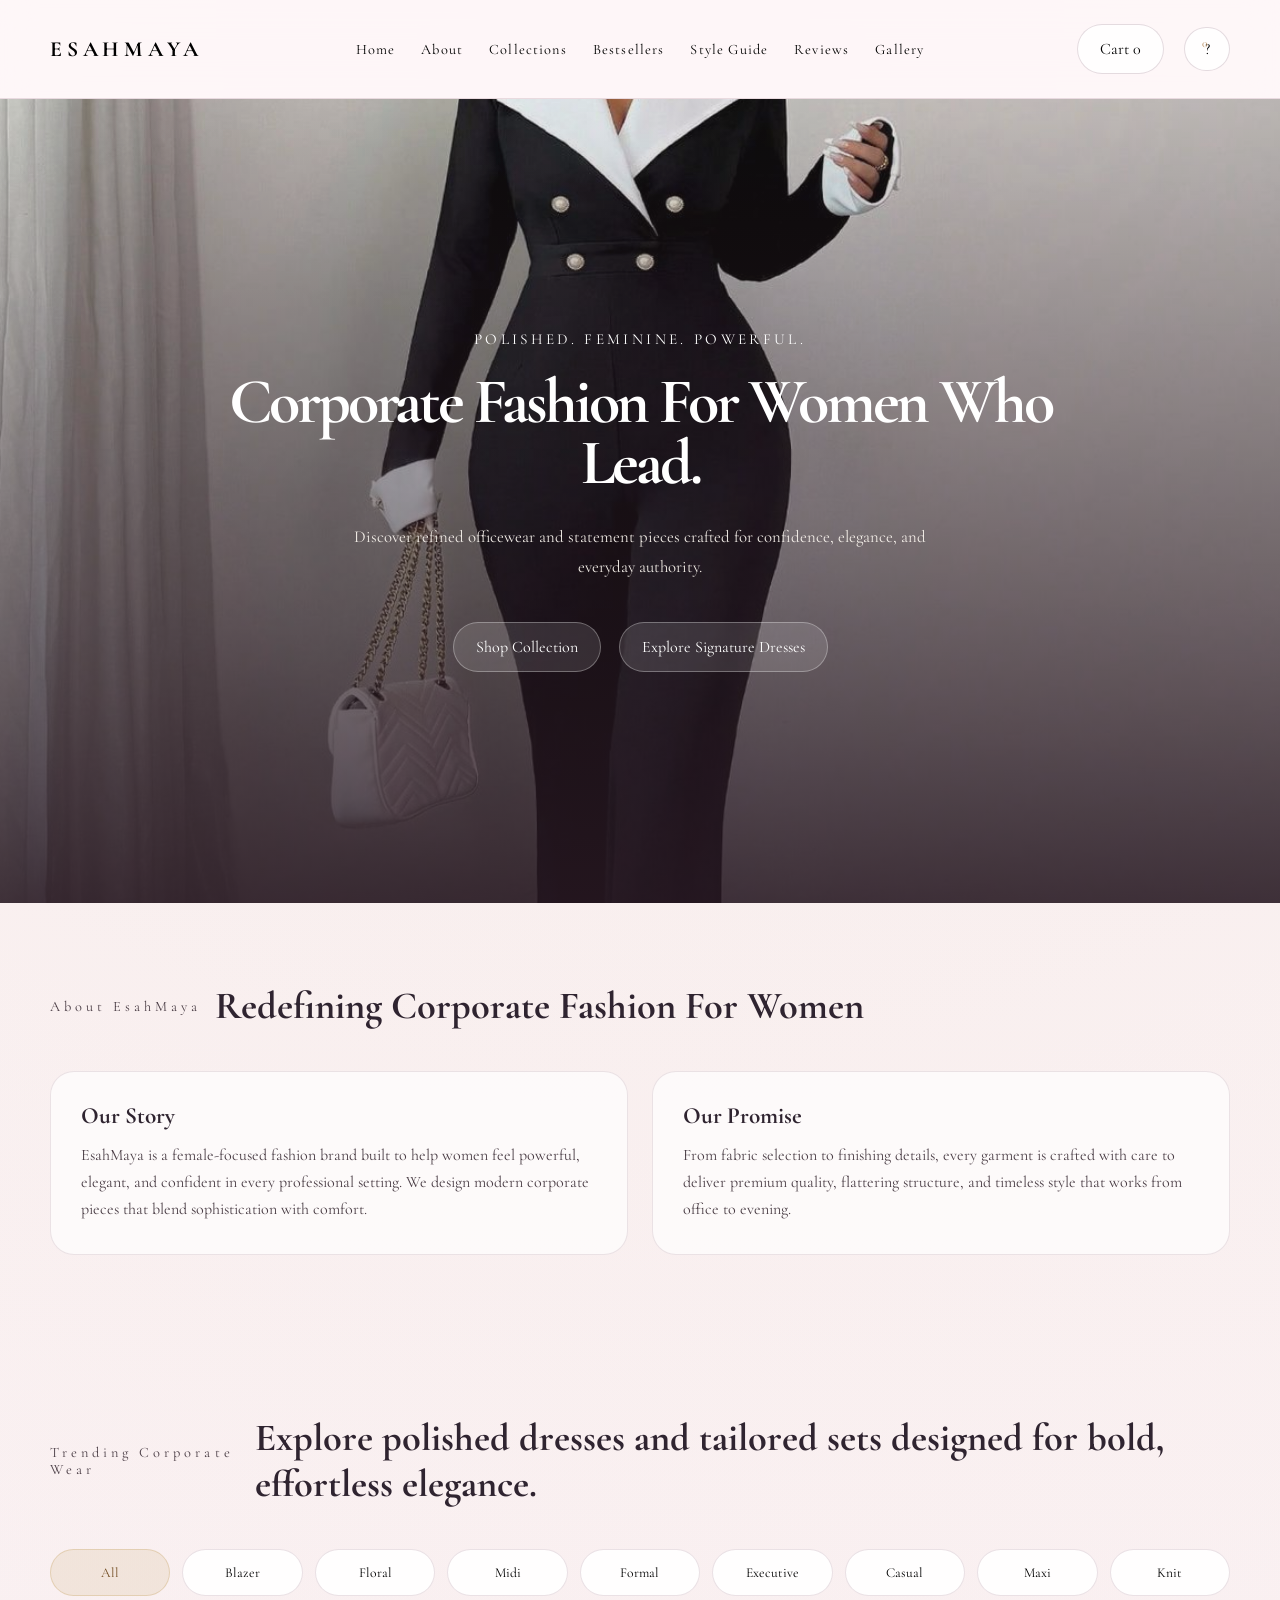
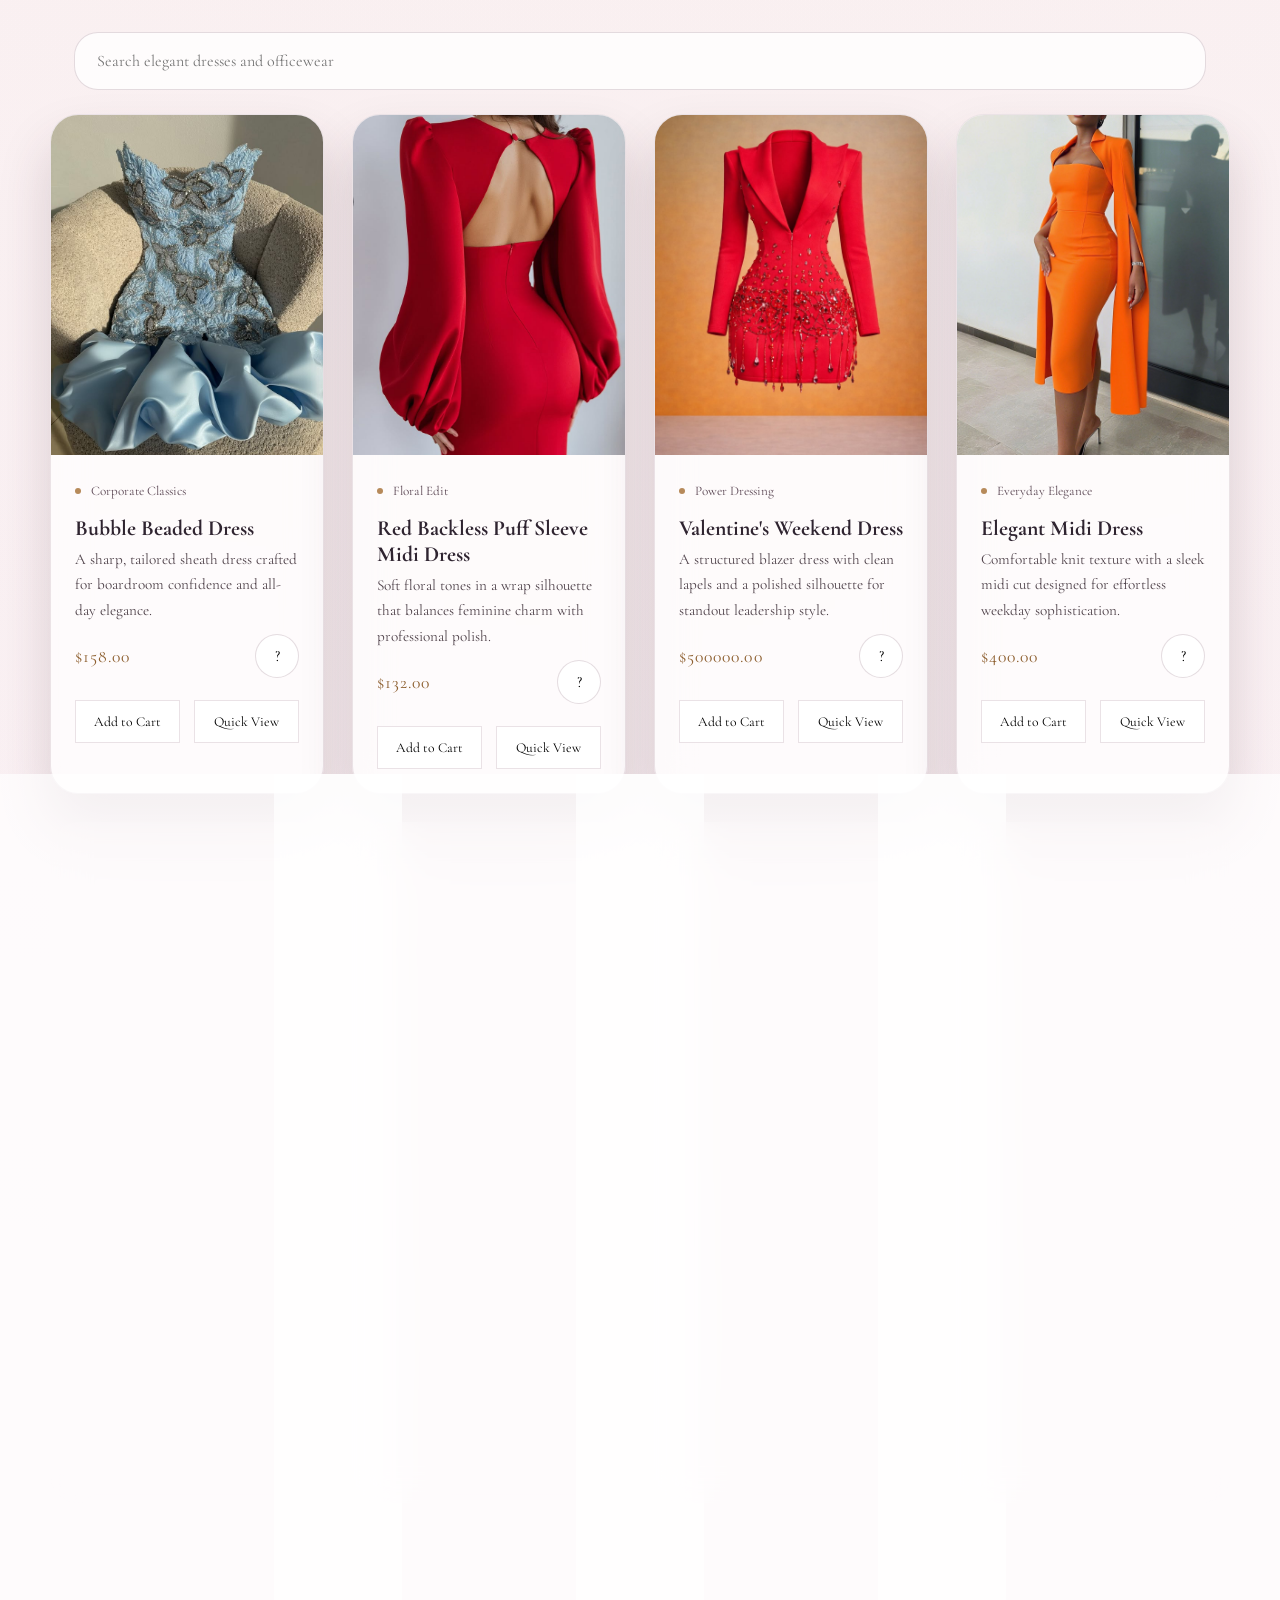
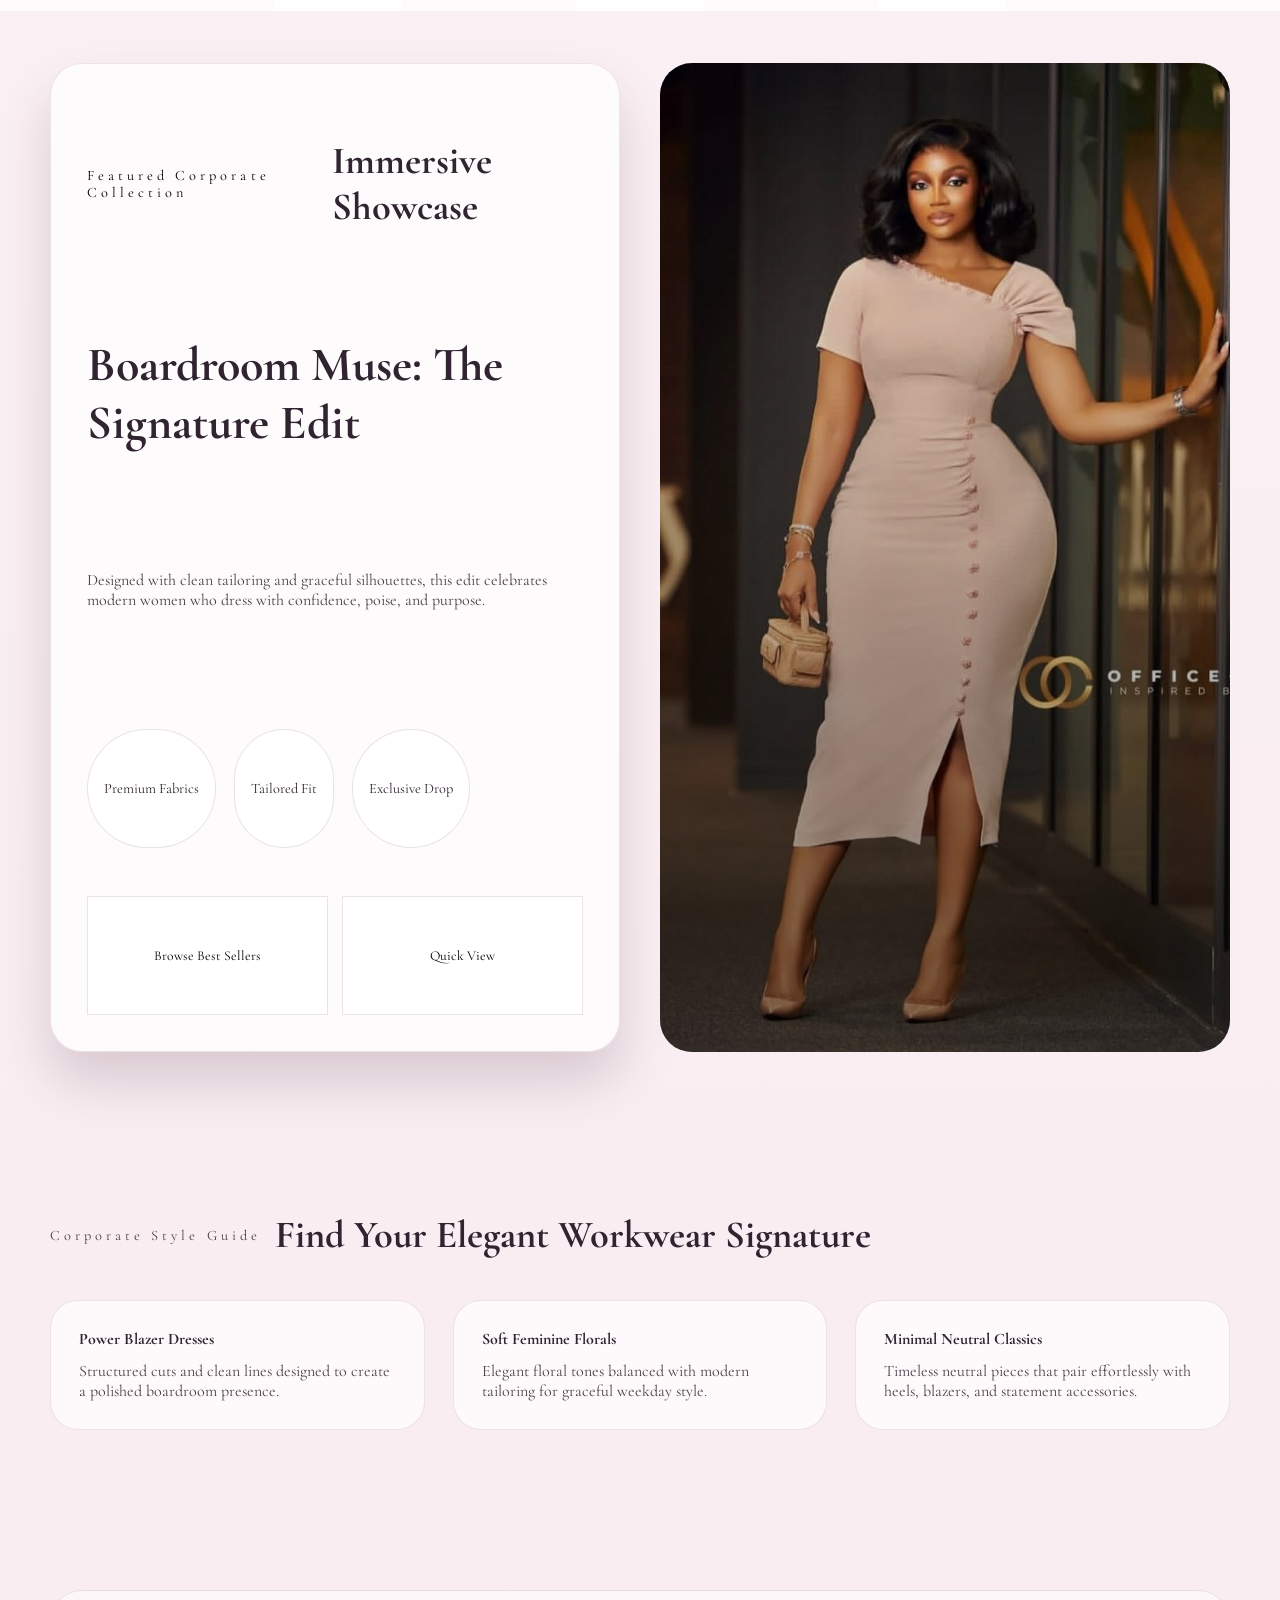
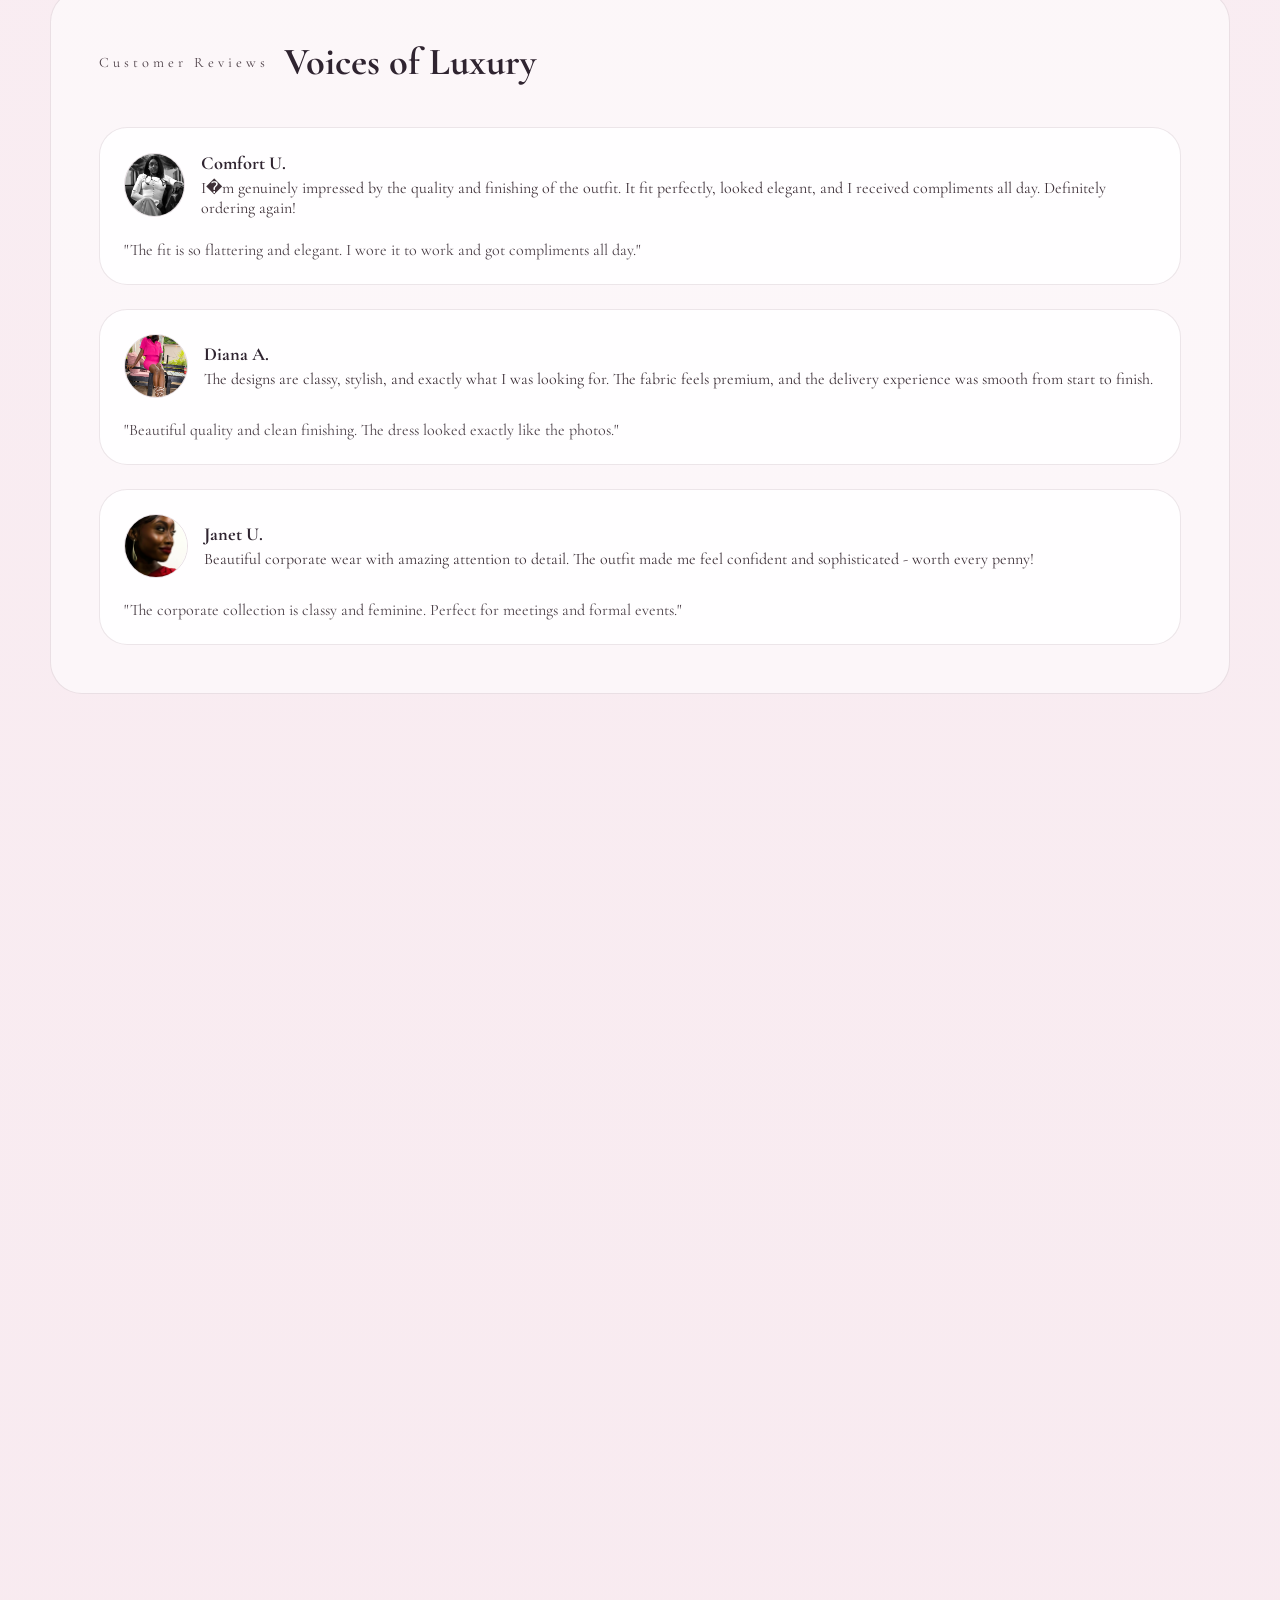
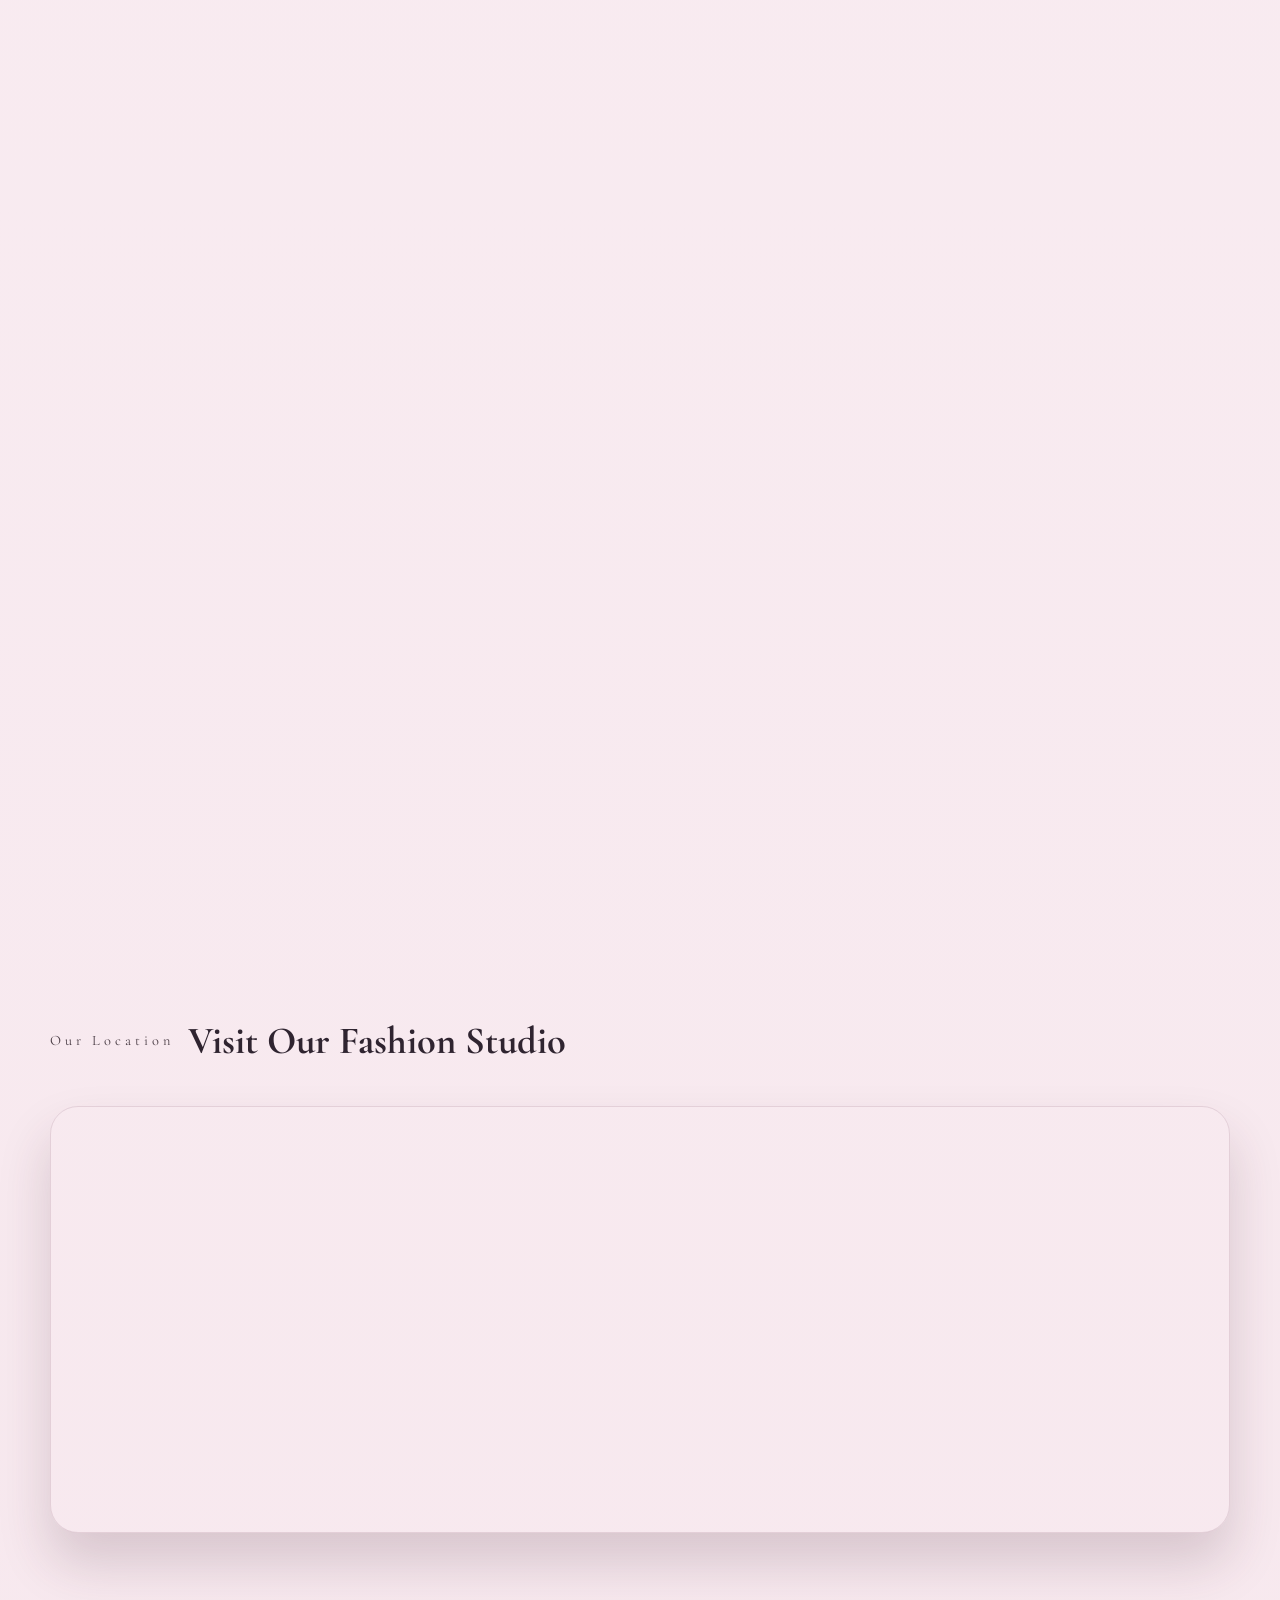
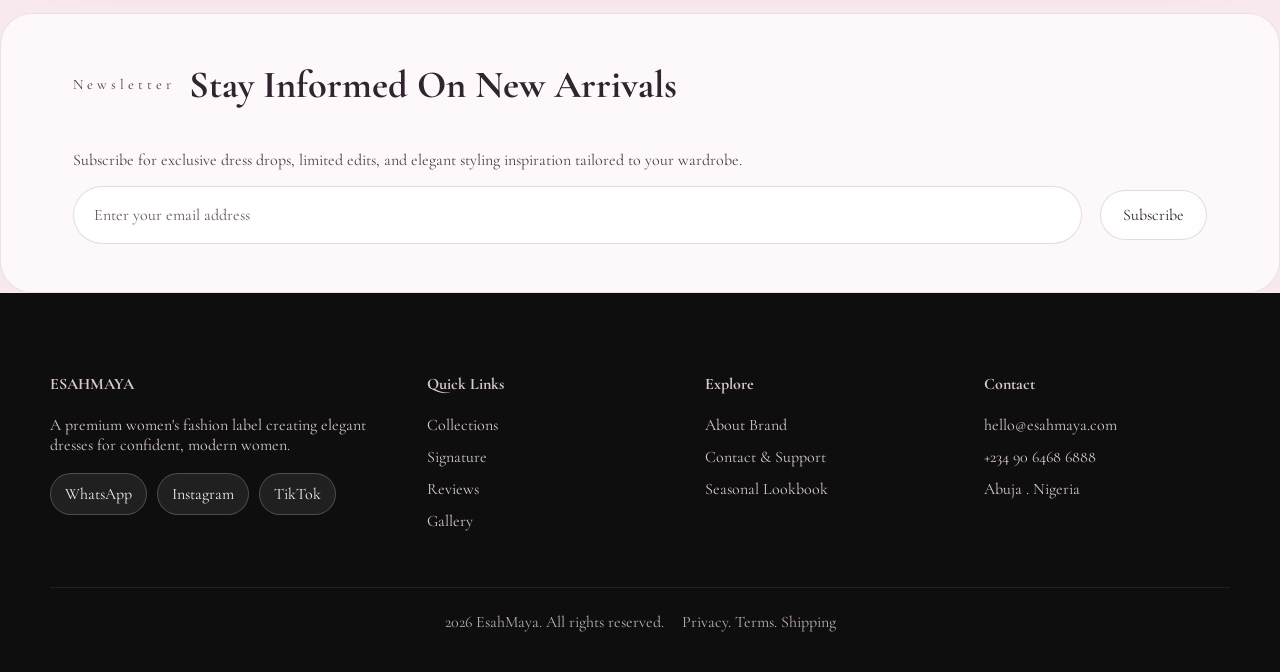
==== commit 5277a1f5: "updated website content" ====
--- a/index.html
+++ b/index.html
@@ -17,6 +17,8 @@
       </div>
       <nav>
         <ul>
+          <li><a href="#home">Home</a></li>
+          <li><a href="#about">About</a></li>
           <li><a href="#collections">Collections</a></li>
           <li><a href="#featured">Bestsellers</a></li>
           <li><a href="#explorer">Style Guide</a></li>
@@ -32,7 +34,7 @@
   </header>
 
   <main>
-    <section class="hero">
+    <section class="hero" id="home">
       <div class="hero-media"></div>
       <div class="hero-overlay"></div>
       <div class="container hero-content">
@@ -42,6 +44,25 @@
         <div class="hero-cta">
           <button class="shop-collection">Shop Collection</button>
           <button class="signature-dresses">Explore Signature Dresses</button>
+        </div>
+      </div>
+    </section>
+
+    <section id="about">
+      <div class="container">
+        <div class="section-title fade-up">
+          <span>About EsahMaya</span>
+          <h3>Redefining Corporate Fashion For Women</h3>
+        </div>
+        <div class="about-grid fade-up">
+          <div class="about-card">
+            <h4>Our Story</h4>
+            <p>EsahMaya is a female-focused fashion brand built to help women feel powerful, elegant, and confident in every professional setting. We design modern corporate pieces that blend sophistication with comfort.</p>
+          </div>
+          <div class="about-card">
+            <h4>Our Promise</h4>
+            <p>From fabric selection to finishing details, every garment is crafted with care to deliver premium quality, flattering structure, and timeless style that works from office to evening.</p>
+          </div>
         </div>
       </div>
     </section>
@@ -64,7 +85,7 @@
           <button class="filter-button" data-family="Knit">Knit</button>
         </div>
         <div class="container" style="margin-bottom:24px;">
-          <input id="search-input" type="search" placeholder="Search elegant dresses and officewear" style="width:100%;padding:18px 22px;border-radius:24px;border:1px solid rgba(255,255,255,0.12);background:rgba(0,0,0,0.45);color:#f7f1eb;" />
+          <input id="search-input" type="search" placeholder="Search elegant dresses and officewear" style="width:100%;padding:18px 22px;border-radius:24px;border:1px solid rgba(122,79,102,0.2);background:rgba(255,255,255,0.8);color:var(--text);" />
         </div>
         <div id="collection-grid" class="grid row-4"></div>
       </div>
@@ -74,7 +95,7 @@
       <div class="container featured">
         <div class="featured-card fade-up">
           <div class="section-title">
-            <span>Featured Corporate Collection</span>
+            <span class="featured-caption">Featured Corporate Collection</span>
             <h3>Immersive Showcase</h3>
           </div>
           <h4>Boardroom Muse: The Signature Edit</h4>
@@ -130,7 +151,7 @@
               <img src="img/Agbenu.jpeg" alt="Customer photo" />
               <div>
                 <h5>Comfort U.</h5>
-                <div class="stars">I’m genuinely impressed by the quality and finishing of the outfit. It fit perfectly, looked elegant, and I received compliments all day. Definitely ordering again!</div>
+                <div class="stars">I�m genuinely impressed by the quality and finishing of the outfit. It fit perfectly, looked elegant, and I received compliments all day. Definitely ordering again!</div>
               </div>
             </div>
             <p>"The fit is so flattering and elegant. I wore it to work and got compliments all day."</p>
@@ -150,7 +171,7 @@
               <img src="img/_MG_4373.jpg" alt="Customer photo" />
               <div>
                 <h5>Janet U.</h5>
-                <div class="stars">Beautiful corporate wear with amazing attention to detail. The outfit made me feel confident and sophisticated — worth every penny!</div>
+                <div class="stars">Beautiful corporate wear with amazing attention to detail. The outfit made me feel confident and sophisticated - worth every penny!</div>
               </div>
             </div>
             <p>"The corporate collection is classy and feminine. Perfect for meetings and formal events."</p>
@@ -210,13 +231,29 @@
       </div>
     </section>
 
+    <section id="location">
+      <div class="container">
+        <div class="section-title fade-up">
+          <span>Our Location</span>
+          <h3>Visit Our Fashion Studio</h3>
+        </div>
+        <div class="map-wrap fade-up">
+          <iframe
+            title="EsahMaya location map"
+            src="https://www.google.com/maps?q=Abuja%2C%20Nigeria&output=embed"
+            loading="lazy"
+            referrerpolicy="no-referrer-when-downgrade"></iframe>
+        </div>
+      </div>
+    </section>
+
     <section class="newsletter fade-up">
       <div class="container">
         <div class="section-title">
           <span>Newsletter</span>
           <h3>Stay Informed On New Arrivals</h3>
         </div>
-        <p style="max-width:760px; color: rgba(247,241,235,0.84);">Subscribe for exclusive dress drops, limited edits, and elegant styling inspiration tailored to your wardrobe.</p>
+        <p style="max-width:760px; color: #4b3e46;">Subscribe for exclusive dress drops, limited edits, and elegant styling inspiration tailored to your wardrobe.</p>
         <form class="newsletter-form">
           <input type="email" placeholder="Enter your email address" aria-label="Newsletter email" required />
           <button type="submit">Subscribe</button>
@@ -229,7 +266,18 @@
     <div class="container footer-grid">
       <div>
         <h4>ESAHMAYA</h4>
-        <p style="color: rgba(247,241,235,0.8); max-width:420px;">A premium women?s fashion label creating elegant dresses for confident, modern women.</p>
+        <p class="footer-text">A premium women&apos;s fashion label creating elegant dresses for confident, modern women.</p>
+        <div class="social-links" aria-label="Social media links">
+          <a href="https://wa.me/2349064686888" target="_blank" rel="noopener noreferrer" aria-label="WhatsApp">
+            <span>WhatsApp</span>
+          </a>
+          <a href="https://instagram.com/esahmaya" target="_blank" rel="noopener noreferrer" aria-label="Instagram">
+            <span>Instagram</span>
+          </a>
+          <a href="https://www.tiktok.com/@esahmaya" target="_blank" rel="noopener noreferrer" aria-label="TikTok">
+            <span>TikTok</span>
+          </a>
+        </div>
       </div>
       <div>
         <h4>Quick Links</h4>
@@ -241,6 +289,14 @@
         </ul>
       </div>
       <div>
+        <h4>Explore</h4>
+        <ul class="footer-links">
+          <li><a href="about.html">About Brand</a></li>
+          <li><a href="contact.html">Contact & Support</a></li>
+          <li><a href="lookbook.html">Seasonal Lookbook</a></li>
+        </ul>
+      </div>
+      <div>
         <h4>Contact</h4>
         <ul class="footer-links">
           <li>hello@esahmaya.com</li>
@@ -250,7 +306,7 @@
       </div>
     </div>
     <div class="container footer-bottom">
-      <span> 2026 EsahMaya. All rights reserved.</span>
+      <span>2026 EsahMaya. All rights reserved.</span>
       <span>Privacy. Terms. Shipping</span>
     </div>
   </footer>
@@ -313,8 +369,3 @@
   <script src="script.js?v=20260519-1"></script>
 </body>
 </html>
-
-
-
-
-
--- a/styles.css
+++ b/styles.css
@@ -4,7 +4,7 @@
   --surface: #fff9fb;
   --surface-soft: rgba(148, 90, 108, 0.08);
   --text: #2f2430;
-  --muted: #8f6f7e;
+  --muted: #6d5561;
   --gold: #b68a5a;
   --gold-soft: rgba(182, 138, 90, 0.16);
   --cream: #fff7f8;
@@ -126,8 +126,8 @@
 .hero-cta button,
 .newsletter button,
 .checkout-actions button {
-  border: 1px solid rgba(255,255,255,0.16);
-  background: rgba(255,255,255,0.04);
+  border: 1px solid rgba(122,79,102,0.2);
+  background: rgba(255,255,255,0.8);
   color: var(--text);
   padding: 14px 22px;
   border-radius: 999px;
@@ -140,8 +140,8 @@
 .newsletter button:hover,
 .checkout-actions button:hover {
   transform: translateY(-2px);
-  background: rgba(201,166,107,0.1);
-  border-color: rgba(201,166,107,0.4);
+  background: rgba(201,166,107,0.16);
+  border-color: rgba(201,166,107,0.45);
 }
 
 .icon-button {
@@ -211,7 +211,7 @@
 .hero-content p.lead {
   margin: 28px auto 0;
   max-width: 620px;
-  color: rgba(247,241,235,0.84);
+  color: rgba(247,241,235,0.96);
   font-size: 1.05rem;
   line-height: 1.8;
 }
@@ -234,12 +234,36 @@
 .section-title span {
   font-size: 0.9rem;
   letter-spacing: 0.28em;
-  color: var(--muted);
+  color: #4b3e46;
 }
 
 .section-title h3 {
   margin: 0;
   font-size: clamp(2rem, 3vw, 3.5rem);
+}
+
+.about-grid {
+  display: grid;
+  grid-template-columns: repeat(2, minmax(0, 1fr));
+  gap: 24px;
+}
+
+.about-card {
+  padding: 30px;
+  border-radius: 24px;
+  background: rgba(255,255,255,0.65);
+  border: 1px solid rgba(122,79,102,0.14);
+}
+
+.about-card h4 {
+  margin: 0 0 12px;
+  font-size: 1.45rem;
+}
+
+.about-card p {
+  margin: 0;
+  color: #4b3e46;
+  line-height: 1.7;
 }
 
 .grid {
@@ -256,8 +280,8 @@
 }
 
 .card {
-  background: rgba(255,255,255,0.03);
-  border: 1px solid rgba(255,255,255,0.08);
+  background: rgba(255,255,255,0.7);
+  border: 1px solid rgba(122,79,102,0.14);
   border-radius: 28px;
   overflow: hidden;
   box-shadow: var(--shadow);
@@ -279,7 +303,7 @@
   align-items: center;
   gap: 10px;
   font-size: 0.82rem;
-  color: var(--muted);
+  color: #5b4753;
   margin-bottom: 16px;
 }
 
@@ -298,7 +322,7 @@
 
 .card p {
   margin: 0;
-  color: rgba(247,241,235,0.76);
+  color: #4f424a;
   line-height: 1.7;
   font-size: 0.95rem;
 }
@@ -314,7 +338,7 @@
 .price {
   font-size: 1.1rem;
   letter-spacing: 0.06em;
-  color: var(--gold);
+  color: #8d5f2f;
 }
 
 .card-actions {
@@ -328,14 +352,14 @@
 .filter-button {
   flex: 1;
   font-size: 0.85rem;
-  background: rgba(255,255,255,0.04);
-  border: 1px solid rgba(255,255,255,0.1);
+  background: rgba(255,255,255,0.9);
+  border: 1px solid rgba(122,79,102,0.16);
   padding: 12px 14px;
 }
 
 .card-actions button:hover,
 .filter-button:hover {
-  background: rgba(201,166,107,0.09);
+  background: rgba(201,166,107,0.11);
   border-color: rgba(201,166,107,0.4);
 }
 
@@ -345,12 +369,12 @@
   display: inline-grid;
   place-items: center;
   border-radius: 50%;
-  border: 1px solid rgba(255,255,255,0.14);
-  background: rgba(255,255,255,0.03);
+  border: 1px solid rgba(122,79,102,0.2);
+  background: rgba(255,255,255,0.85);
 }
 
 .wishlist.active {
-  background: rgba(201,166,107,0.16);
+  background: rgba(201,166,107,0.2);
   border-color: rgba(201,166,107,0.35);
 }
 
@@ -365,13 +389,17 @@
   display: grid;
   gap: 26px;
   padding: 36px;
-  background: linear-gradient(180deg, rgba(255,255,255,0.03), rgba(255,255,255,0.01));
-  border: 1px solid rgba(255,255,255,0.08);
+  background: rgba(255,255,255,0.74);
+  border: 1px solid rgba(122,79,102,0.14);
   border-radius: 32px;
   box-shadow: var(--shadow);
   height: 100%;
 }
 
+.featured-card .featured-caption {
+  color: #000;
+}
+
 .featured-card h4 {
   font-size: 3rem;
   margin: 0;
@@ -379,7 +407,7 @@
 
 .featured-card p {
   font-size: 1rem;
-  color: rgba(247,241,235,0.85);
+  color: #4a3c45;
 }
 
 .featured-highlight {
@@ -394,8 +422,8 @@
   gap: 10px;
   padding: 12px 16px;
   border-radius: 999px;
-  background: rgba(255,255,255,0.04);
-  border: 1px solid rgba(255,255,255,0.08);
+  background: rgba(255,255,255,0.9);
+  border: 1px solid rgba(122,79,102,0.16);
   font-size: 0.9rem;
 }
 
@@ -410,7 +438,7 @@
   content: "";
   position: absolute;
   inset: 0;
-  background: linear-gradient(180deg, rgba(0,0,0,0), rgba(0,0,0,0.72));
+  background: linear-gradient(180deg, rgba(0,0,0,0), rgba(0,0,0,0.45));
 }
 
 .featured-media img {
@@ -438,13 +466,13 @@
 
 .filter-button.active {
   background: rgba(201,166,107,0.16);
-  color: var(--gold);
+  color: #734d23;
   border-color: rgba(201,166,107,0.35);
 }
 
 .testimonials {
-  background: rgba(255,255,255,0.02);
-  border: 1px solid rgba(255,255,255,0.08);
+  background: rgba(255,255,255,0.55);
+  border: 1px solid rgba(122,79,102,0.14);
   border-radius: 32px;
   padding: 48px;
 }
@@ -455,8 +483,8 @@
 }
 
 .review-card {
-  background: rgba(255,255,255,0.04);
-  border: 1px solid rgba(255,255,255,0.08);
+  background: rgba(255,255,255,0.88);
+  border: 1px solid rgba(122,79,102,0.14);
   padding: 24px;
   border-radius: 28px;
 }
@@ -473,7 +501,7 @@
   height: 64px;
   object-fit: cover;
   border-radius: 50%;
-  border: 1px solid rgba(255,255,255,0.12);
+  border: 1px solid rgba(122,79,102,0.18);
 }
 
 .review-meta div {
@@ -489,12 +517,12 @@
 .stars {
   display: inline-flex;
   gap: 4px;
-  color: #000;
+  color: #3f3139;
 }
 
 .review-card p {
   margin: 0;
-  color: rgba(247,241,235,0.83);
+  color: #4b3f47;
 }
 
 .benefits {
@@ -506,12 +534,17 @@
 .benefit-card {
   padding: 28px;
   border-radius: 28px;
-  border: 1px solid rgba(255,255,255,0.08);
-  background: rgba(255,255,255,0.03);
+  border: 1px solid rgba(122,79,102,0.14);
+  background: rgba(255,255,255,0.72);
 }
 
 .benefit-card h4 {
   margin: 0 0 12px;
+}
+
+.benefit-card p {
+  margin: 0;
+  color: #4b3e46;
 }
 
 .gallery-grid {
@@ -526,7 +559,7 @@
   aspect-ratio: 4 / 5;
   overflow: hidden;
   border-radius: 28px;
-  border: 1px solid rgba(255,255,255,0.08);
+  border: 1px solid rgba(122,79,102,0.14);
 }
 
 .gallery-item img {
@@ -544,12 +577,25 @@
   content: "";
   position: absolute;
   inset: 0;
-  background: linear-gradient(180deg, rgba(0,0,0,0.1), rgba(0,0,0,0.6));
+  background: linear-gradient(180deg, rgba(0,0,0,0.03), rgba(0,0,0,0.35));
+}
+
+.map-wrap {
+  border-radius: 28px;
+  overflow: hidden;
+  border: 1px solid rgba(122,79,102,0.16);
+  box-shadow: var(--shadow);
+}
+
+.map-wrap iframe {
+  width: 100%;
+  height: 420px;
+  border: 0;
 }
 
 .newsletter {
-  background: rgba(255,255,255,0.04);
-  border: 1px solid rgba(255,255,255,0.08);
+  background: rgba(255,255,255,0.7);
+  border: 1px solid rgba(122,79,102,0.14);
   border-radius: 32px;
   padding: 48px;
 }
@@ -565,13 +611,13 @@
   width: 100%;
   padding: 18px 20px;
   border-radius: 999px;
-  border: 1px solid rgba(255,255,255,0.12);
-  background: rgba(0,0,0,0.45);
+  border: 1px solid rgba(122,79,102,0.2);
+  background: rgba(255,255,255,0.95);
   color: var(--text);
 }
 
 .newsletter input::placeholder {
-  color: #000;
+  color: #695761;
 }
 
 footer {
@@ -582,12 +628,17 @@
 .footer-grid {
   display: grid;
   gap: 32px;
-  grid-template-columns: 2fr 1fr 1fr;
+  grid-template-columns: 1.4fr 1fr 1fr 1fr;
 }
 
 .footer-grid h4,
-.footer-links li {
-  color: var(--muted);
+.footer-links li,
+.footer-text {
+  color: #d8c8d0;
+}
+
+.footer-text {
+  max-width: 420px;
 }
 
 .footer-links {
@@ -599,6 +650,26 @@
 
 .footer-links a:hover {
   color: var(--gold);
+}
+
+.social-links {
+  margin-top: 18px;
+  display: flex;
+  gap: 10px;
+  flex-wrap: wrap;
+}
+
+.social-links a {
+  padding: 10px 14px;
+  border-radius: 999px;
+  border: 1px solid rgba(255,255,255,0.2);
+  color: #f7f1eb;
+  background: rgba(255,255,255,0.08);
+}
+
+.social-links a:hover {
+  color: #171012;
+  background: #f2e6ed;
 }
 
 .footer-bottom {
@@ -609,7 +680,7 @@
   justify-content: center;
   flex-wrap: wrap;
   gap: 18px;
-  color: var(--muted);
+  color: #bfaebb;
 }
 
 .modal,
@@ -647,7 +718,8 @@
   max-height: min(92vh, 820px);
   overflow: auto;
   border-radius: 32px;
-  background: rgba(15,12,11,0.98);
+  background: rgba(26,17,22,0.98);
+  color: #f7f1eb;
   box-shadow: var(--shadow);
   padding: 32px;
   z-index: 2;
@@ -664,7 +736,7 @@
   border: 1px solid rgba(255,255,255,0.12);
   background: rgba(0,0,0,0.45);
   border-radius: 50%;
-  color: var(--text);
+  color: #fff;
   display: grid;
   place-items: center;
   cursor: pointer;
@@ -753,7 +825,7 @@
 
 .quick-view-details p {
   margin: 0 0 20px;
-  color: rgba(247,241,235,0.85);
+  color: rgba(247,241,235,0.88);
   line-height: 1.8;
 }
 
@@ -789,7 +861,7 @@
 #payment-feedback {
   margin-top: 14px;
   font-size: 0.95rem;
-  color: var(--muted);
+  color: #d8c8d0;
 }
 
 @media (max-width: 980px) {
@@ -798,7 +870,8 @@
   }
 
   .cart-panel-content,
-  .quick-view-content {
+  .quick-view-content,
+  .about-grid {
     grid-template-columns: 1fr;
   }
 
@@ -807,18 +880,22 @@
   .benefits {
     grid-template-columns: repeat(2, minmax(0, 1fr));
   }
+
+  .footer-grid {
+    grid-template-columns: repeat(2, minmax(0, 1fr));
+  }
 }
 
 @media (max-width: 700px) {
   header {
-  position: sticky;
-  top: 0;
-  z-index: 20;
-  backdrop-filter: blur(16px);
-  background: rgba(255, 248, 250, 0.82);
-  border-bottom: 1px solid rgba(122,79,102,0.16);
-  color: #000;
-}
+    position: sticky;
+    top: 0;
+    z-index: 20;
+    backdrop-filter: blur(16px);
+    background: rgba(255, 248, 250, 0.82);
+    border-bottom: 1px solid rgba(122,79,102,0.16);
+    color: #000;
+  }
 
   .navbar {
     flex-direction: column;
@@ -833,7 +910,7 @@
   .hero-content h2 {
     font-size: 3rem;
     color: #fff;
-}
+  }
 
   .section-title {
     flex-direction: column;
@@ -843,35 +920,27 @@
   .row-3,
   .row-4,
   .gallery-grid,
-  .benefits {
+  .benefits,
+  .footer-grid {
     grid-template-columns: 1fr;
   }
 
   .newsletter-form {
     grid-template-columns: 1fr;
   }
-}
-
-
-
-
-
+
+  .map-wrap iframe {
+    height: 300px;
+  }
+}
 
 .row-4.center-results {
   grid-template-columns: repeat(auto-fit, minmax(240px, 280px));
   justify-content: center;
 }
 
-
 .hero-cta button {
   color: #fff;
-}
-
-
-
-
-
-
-
-
-
+  background: rgba(255,255,255,0.12);
+  border: 1px solid rgba(255,255,255,0.3);
+}
